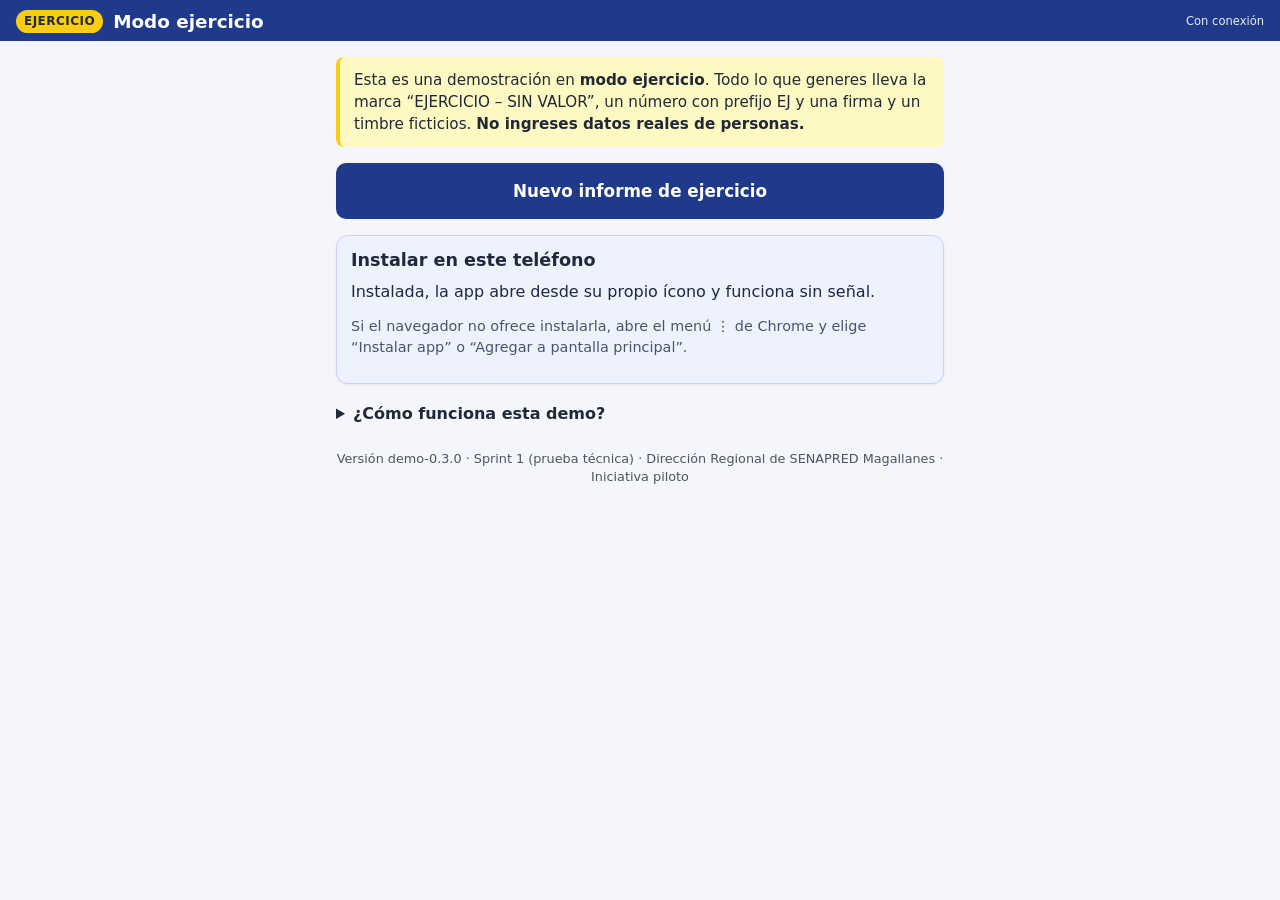
==== index.html @ 4a885947 "Versión demo-0.3.0: quién elabora, lugar con GPS, decisiones, recursos y PDF de altura variable Segu" ====
<!doctype html>
<html lang="es-CL">
<head>
  <meta charset="utf-8">
  <meta name="viewport" content="width=device-width, initial-scale=1, viewport-fit=cover">
  <title>Informe Alfa – Demo de ejercicio</title>
  <meta name="description" content="Demo del Sprint 1 de la App Informe Alfa: llenado guiado en modo ejercicio, bloqueo de errores de cuadratura y PDF generado en el teléfono. Sin valor oficial.">
  <meta name="theme-color" content="#1f3a8a">
  <link rel="manifest" href="manifest.json">
  <link rel="icon" href="img/icono-192.png" type="image/png">
  <link rel="apple-touch-icon" href="img/icono-180.png">
  <meta name="mobile-web-app-capable" content="yes">
  <meta name="apple-mobile-web-app-capable" content="yes">
  <meta name="apple-mobile-web-app-status-bar-style" content="default">
  <meta name="apple-mobile-web-app-title" content="Alfa EJ">
  <link rel="stylesheet" href="css/estilos.css">
</head>
<body>
  <header class="cabecera">
    <div class="cabecera-fila">
      <span class="insignia" title="Modo ejercicio: nada de lo que generes tiene valor oficial">EJERCICIO</span>
      <h1 id="titulo-pantalla">Modo ejercicio</h1>
      <span id="estado-red" class="estado-red" aria-live="polite"></span>
    </div>
    <div id="progreso" class="progreso" hidden>
      <div class="progreso-pista"><div id="progreso-barra" class="progreso-barra"></div></div>
      <span id="progreso-texto"></span>
    </div>
  </header>

  <main id="app">

    <!-- 0. INICIO -->
    <section class="pantalla" data-pantalla="inicio">
      <p class="aviso">
        Esta es una demostración en <strong>modo ejercicio</strong>. Todo lo que generes lleva la marca
        “EJERCICIO – SIN VALOR”, un número con prefijo EJ y una firma y un timbre ficticios.
        <strong>No ingreses datos reales de personas.</strong>
      </p>
      <div class="acciones-inicio">
        <button type="button" id="btn-nuevo" class="primario grande">Nuevo informe de ejercicio</button>
        <button type="button" id="btn-continuar" class="secundario grande" hidden>Continuar el borrador guardado</button>
        <button type="button" id="btn-descartar" class="enlace" hidden>Descartar el borrador</button>
      </div>

      <section id="historial" class="historial" hidden>
        <h2>Informes de ejercicio generados en este teléfono</h2>
        <p class="ayuda">“Ampliar” abre una copia del informe para actualizar lo que cambió; al firmarla recibe el número con letra (EJ-1-A, EJ-1-B).</p>
        <ul id="lista-historial"></ul>
      </section>

      <section id="instalacion" class="tarjeta suave" hidden>
        <h2>Instalar en este teléfono</h2>
        <p>Instalada, la app abre desde su propio ícono y funciona sin señal.</p>
        <button type="button" id="btn-instalar" class="secundario" hidden>Instalar la app</button>
        <p id="ayuda-ios" class="ayuda" hidden>En iPhone: toca el botón Compartir de Safari y luego “Agregar a pantalla de inicio”.</p>
        <p id="ayuda-android" class="ayuda" hidden>Si el navegador no ofrece instalarla, abre el menú ⋮ de Chrome y elige “Instalar app” o “Agregar a pantalla principal”.</p>
        <p id="ya-instalada" class="ayuda" hidden>La app ya está instalada en este dispositivo.</p>
      </section>

      <details class="como-funciona">
        <summary>¿Cómo funciona esta demo?</summary>
        <ol>
          <li>Responde preguntas simples: quién elabora, dónde y cuándo, qué pasó, viviendas y personas, otras personas afectadas, decisiones, recursos y necesidades.</li>
          <li>Si algo no cuadra, la app detiene el avance, explica por qué y muestra cómo resolverlo, con un caso parecido.</li>
          <li>Al firmar, el PDF con la disposición del Informe Alfa se genera en el propio teléfono, sin señal. La hoja se alarga si hay mucho texto.</li>
          <li>Compártelo por correo con el PDF adjunto: la dirección de destino queda copiada para pegarla.</li>
        </ol>
        <p class="ayuda">Los campos de texto se pueden dictar con el micrófono del teclado del teléfono.</p>
      </details>

      <p class="pie-version">Versión <span id="version-app"></span> · Sprint 1 (prueba técnica) · Dirección Regional de SENAPRED Magallanes · Iniciativa piloto</p>
    </section>

    <!-- 1. QUIÉN ELABORA -->
    <section class="pantalla" data-pantalla="elaborador" hidden>
      <p class="pregunta">¿Quién elabora este informe?</p>
      <p class="ayuda">El Informe Alfa lo elaboran municipios, delegaciones provinciales y la Dirección Regional. Según el nivel cambian el responsable del informe y las comunas que puedes registrar.</p>
      <div id="lista-niveles" class="lista-opciones"></div>
      <label id="campo-provincia-deleg" class="campo" hidden>¿De qué provincia?
        <select id="in-provincia-deleg" data-ruta="elaborador.provincia"></select>
      </label>
      <p class="ayuda">En la app definitiva este dato vendrá de la credencial de cada funcionario.</p>
    </section>

    <!-- 2. DÓNDE Y CUÁNDO -->
    <section class="pantalla" data-pantalla="donde" hidden>
      <p class="pregunta">¿Dónde ocurrió?</p>
      <div class="campo">
        <span class="etiqueta-fija">Región</span>
        <p id="in-region" class="valor-fijo"></p>
      </div>
      <label id="bloque-comuna-unica" class="campo">Comuna
        <select id="in-comuna" name="comuna-unica"></select>
      </label>
      <div id="bloque-comunas-varias" hidden>
        <span class="etiqueta-fija">Comunas afectadas (marca una o varias)</span>
        <div id="lista-comunas" class="lista-opciones compacta"></div>
      </div>
      <div class="campo">
        <span class="etiqueta-fija">Provincia</span>
        <p id="in-provincia" class="valor-fijo">—</p>
        <small class="ayuda">Se completa sola según la comuna.</small>
      </div>

      <p class="pregunta">¿En qué lugar exactamente?</p>
      <p class="ayuda">Dirección, sector o punto de referencia. El formato no tiene una casilla para esto, así que se imprime en Observaciones.</p>
      <label class="campo">Dirección o lugar de referencia (opcional)
        <textarea rows="2" data-ruta="lugar.descripcion" placeholder="Por ejemplo: población Río de la Mano, pasaje 3 con calle 4, frente a la sede vecinal"></textarea>
      </label>
      <div class="fila2">
        <label class="campo">Latitud (opcional)
          <input type="text" inputmode="decimal" data-ruta="lugar.lat" placeholder="-53.16250">
        </label>
        <label class="campo">Longitud (opcional)
          <input type="text" inputmode="decimal" data-ruta="lugar.lon" placeholder="-70.90850">
        </label>
      </div>
      <div class="acciones-fila">
        <button type="button" id="btn-gps" class="secundario">Usar la ubicación del teléfono</button>
      </div>
      <p id="gps-estado" class="ayuda">El GPS funciona sin señal, pero al aire libre y puede tardar unos segundos. El teléfono te pedirá permiso la primera vez.</p>

      <p class="pregunta">¿Cuándo empezó?</p>
      <div class="fila2">
        <label class="campo">Fecha de inicio
          <input type="date" data-ruta="ocurrencia.fecha">
        </label>
        <label class="campo">Hora de inicio
          <input type="time" data-ruta="ocurrencia.hora">
        </label>
      </div>

      <p class="pregunta">¿De dónde salió la información de este informe?</p>
      <p class="ayuda">Corresponde a las casillas FUENTE y CONTACTO del formato: la institución o persona que informó lo ocurrido, y cómo ubicarla para confirmar datos. Puedes marcar varias fuentes.</p>
      <div id="lista-fuentes" class="lista-opciones compacta"></div>
      <label class="campo">Otra fuente (opcional)
        <input type="text" data-ruta="identificacion.fuenteOtra" placeholder="Por ejemplo: encargado de la empresa de transporte" autocomplete="off">
      </label>
      <label class="campo">Contacto de quien informó (opcional)
        <input type="text" data-ruta="identificacion.contacto" placeholder="Solo datos de ejercicio, no reales" autocomplete="off">
      </label>
      <p class="ayuda">Puedes escribir o dictar con el micrófono del teclado.</p>
    </section>

    <!-- 3. QUÉ PASÓ -->
    <section class="pantalla" data-pantalla="evento" hidden>
      <p class="pregunta">¿Qué pasó? Elige el tipo de evento que mejor describe lo ocurrido.</p>
      <div id="lista-eventos" class="lista-opciones"></div>
      <label id="campo-otro" class="campo" hidden>¿Cuál?
        <input type="text" data-ruta="evento.otro" placeholder="Describe el tipo de evento">
      </label>
    </section>

    <!-- 4. VIVIENDAS Y OCUPANTES -->
    <section class="pantalla" data-pantalla="viviendas" hidden>
      <p class="pregunta">¿Cuántas viviendas quedaron en cada condición y cuántas personas vivían en ellas?</p>
      <p class="ayuda">Solo totales: no se identifican viviendas ni direcciones. El detalle por hogar corresponde a la FIBE. Si el evento no dañó viviendas, deja todo en cero y sigue: las personas afectadas por otras causas se registran en la pantalla siguiente.</p>
      <div id="tarjetas-viviendas"></div>
      <section class="resumen-vivo" id="resumen-vivo" aria-live="polite"></section>
    </section>

    <!-- 5. OTRAS PERSONAS AFECTADAS -->
    <section class="pantalla" data-pantalla="personas" hidden>
      <p class="pregunta">Además de las familias de las viviendas dañadas, ¿hay otras personas afectadas?</p>
      <p class="ayuda">Marca solo las situaciones que correspondan y anota cuántas personas hay en cada una. Si ninguna aplica, sigue sin marcar nada. Las personas de las viviendas dañadas ya están contadas.</p>
      <div id="tarjetas-personas"></div>
      <section class="resumen-vivo" id="resumen-personas" aria-live="polite"></section>
    </section>

    <!-- 6. DECISIONES -->
    <section class="pantalla" data-pantalla="decisiones" hidden>
      <p class="pregunta">¿Qué se ha hecho hasta ahora?</p>
      <p class="ayuda">Sección 6 del formato. Cuenta qué acciones de respuesta se realizaron, quién las hizo y cuándo. Por ejemplo: “Bomberos controló el incendio a las 07:30; las 11 personas fueron trasladadas al gimnasio municipal a las 08:00”.</p>
      <label class="campo">Acciones realizadas: qué, quién y cuándo
        <textarea rows="4" data-ruta="decisiones.realizadas" placeholder="Puedes dictar con el micrófono del teclado"></textarea>
      </label>
      <p class="pregunta">¿Qué falta por hacer o qué se requiere?</p>
      <p class="ayuda">Acciones en curso, proyectadas o que se necesita implementar. Si no hay pendientes, escríbelo: “Sin acciones pendientes”.</p>
      <label class="campo">Acciones por realizar o requeridas
        <textarea rows="4" data-ruta="decisiones.pendientes" placeholder="Por ejemplo: falta evaluar las viviendas vecinas y habilitar el albergue para la noche"></textarea>
      </label>
    </section>

    <!-- 7. RECURSOS INVOLUCRADOS -->
    <section class="pantalla" data-pantalla="recursos" hidden>
      <p class="pregunta">¿Quiénes están trabajando en la respuesta y con qué medios?</p>
      <p class="ayuda">Sección 7 del formato: recursos humanos y materiales de todos los organismos presentes, incluida la ayuda ya entregada. Marca cada organismo y anota personas y medios (vehículos, maquinaria, equipos, ayuda).</p>
      <label class="conmutador destacado"><input type="checkbox" data-ruta="recursos.sinRecursos"><span>No hay recursos desplegados por ahora</span></label>
      <div id="tarjetas-recursos"></div>
    </section>

    <!-- 8. NECESIDADES -->
    <section class="pantalla" data-pantalla="necesidad" hidden>
      <p class="pregunta">¿Necesitas pedir algo que no puedas cubrir con recursos locales?</p>
      <div class="lista-opciones">
        <label class="opcion"><input type="radio" name="hay-necesidad" value="si"><span><strong>Sí</strong><small>Registraré una o más necesidades</small></span></label>
        <label class="opcion"><input type="radio" name="hay-necesidad" value="no"><span><strong>No, por ahora</strong><small>El municipio cubre la respuesta con sus recursos</small></span></label>
      </div>
      <div id="bloque-necesidad" hidden>
        <div id="lista-necesidades"></div>
        <button type="button" class="secundario grande" data-accion="agregar-necesidad">+ Agregar otra necesidad</button>
        <p class="ayuda">Cada necesidad lleva elemento, cantidad y para qué. Si el elemento no está en la lista, elige “Otro elemento (escribir cuál)”. Puedes dictar con el micrófono del teclado.</p>
      </div>
    </section>

    <!-- 9. REVISIÓN Y FIRMA -->
    <section class="pantalla" data-pantalla="revision" hidden>
      <div id="revision-contenido"></div>
    </section>

    <!-- 10. LISTO -->
    <section class="pantalla" data-pantalla="listo" hidden>
      <div id="listo-contenido"></div>
    </section>

  </main>

  <nav id="nav" class="nav" hidden>
    <button type="button" id="btn-atras" class="secundario">Atrás</button>
    <button type="button" id="btn-siguiente" class="primario">Siguiente</button>
  </nav>

  <dialog id="dlg-bloqueo" class="dialogo" aria-labelledby="dlg-titulo">
    <button type="button" id="dlg-cerrar" class="cerrar" aria-label="Cerrar">×</button>
    <div id="dlg-contenido"></div>
  </dialog>

  <div id="toast" class="toast" role="status" aria-live="polite"></div>

  <script src="lib/pdf-lib.min.js"></script>
  <script src="js/almacen.js"></script>
  <script src="js/reglas.js"></script>
  <script src="js/pdf.js"></script>
  <script src="js/app.js"></script>
</body>
</html>
---- css/estilos.css ----
/* Estilos de la demo App Informe Alfa. Pensados para teléfono, una idea por pantalla. */
:root {
  --azul: #1f3a8a;
  --azul-oscuro: #172b66;
  --amarillo: #facc15;
  --amarillo-suave: #fef9c3;
  --rojo: #b91c1c;
  --rojo-suave: #fee2e2;
  --verde: #15803d;
  --verde-suave: #dcfce7;
  --fondo: #f4f6fb;
  --tarjeta: #ffffff;
  --texto: #1f2937;
  --texto-suave: #4b5563;
  --borde: #d1d5db;
  --radio: 12px;
  --sombra: 0 1px 3px rgba(0, 0, 0, 0.08);
}

* { box-sizing: border-box; }
html { -webkit-text-size-adjust: 100%; }
body {
  margin: 0;
  font-family: system-ui, -apple-system, "Segoe UI", Roboto, "Helvetica Neue", Arial, sans-serif;
  font-size: 17px;
  line-height: 1.45;
  color: var(--texto);
  background: var(--fondo);
  padding-bottom: 96px; /* espacio para la barra de navegación fija */
}
h1, h2, h3 { line-height: 1.25; margin: 0 0 8px; }
h1 { font-size: 1.15rem; font-weight: 700; }
h2 { font-size: 1.1rem; }
h3 { font-size: 1rem; }
p { margin: 0 0 12px; }
small { font-size: 0.85rem; }
[hidden] { display: none !important; }

/* Cabecera */
.cabecera {
  position: sticky; top: 0; z-index: 10;
  background: var(--azul); color: #fff;
  padding: 10px 16px 8px;
  padding-top: calc(10px + env(safe-area-inset-top));
}
.cabecera-fila { display: flex; align-items: center; gap: 10px; }
.cabecera h1 { flex: 1; color: #fff; margin: 0; }
.insignia {
  background: var(--amarillo); color: #1f2937;
  font-weight: 800; font-size: 0.75rem; letter-spacing: 0.04em;
  padding: 3px 8px; border-radius: 999px;
}
.estado-red { font-size: 0.72rem; opacity: 0.9; white-space: nowrap; }
.estado-red.sin { background: rgba(255,255,255,0.18); padding: 2px 8px; border-radius: 999px; }
.progreso { display: flex; align-items: center; gap: 10px; margin-top: 8px; font-size: 0.8rem; }
.progreso-pista { flex: 1; height: 6px; background: rgba(255,255,255,0.3); border-radius: 999px; overflow: hidden; }
.progreso-barra { height: 100%; width: 0; background: var(--amarillo); transition: width 0.3s; }

/* Contenido */
main { max-width: 640px; margin: 0 auto; padding: 16px; }
.pantalla { animation: aparecer 0.2s ease-out; }
@keyframes aparecer { from { opacity: 0; transform: translateY(4px); } to { opacity: 1; transform: none; } }

.aviso {
  background: var(--amarillo-suave); border-left: 4px solid var(--amarillo);
  padding: 12px 14px; border-radius: 8px; font-size: 0.95rem;
}
.pregunta { font-size: 1.15rem; font-weight: 700; margin: 18px 0 10px; color: var(--azul-oscuro); }
.pregunta:first-child { margin-top: 4px; }
.ayuda { color: var(--texto-suave); font-size: 0.9rem; }
.sub { font-weight: 600; margin: 12px 0 6px; font-size: 0.95rem; }
.fuente { color: var(--texto-suave); font-size: 0.85rem; }

/* Campos */
.campo { display: block; margin-bottom: 14px; font-weight: 600; font-size: 0.95rem; }
.campo input, .campo select, .campo textarea {
  display: block; width: 100%; margin-top: 6px;
  font: inherit; font-weight: 400; font-size: 1.05rem;
  padding: 12px 12px; min-height: 48px;
  border: 1px solid var(--borde); border-radius: 10px; background: #fff; color: var(--texto);
}
.campo textarea { min-height: 84px; resize: vertical; }
.campo input:focus, .campo select:focus, .campo textarea:focus { outline: 3px solid rgba(31,58,138,0.35); border-color: var(--azul); }
.etiqueta-fija { display: block; font-weight: 600; font-size: 0.95rem; }
.valor-fijo { margin: 6px 0 0; padding: 12px; background: #e5e7eb; border-radius: 10px; font-size: 1.05rem; }
.fila2 { display: grid; grid-template-columns: 1fr 1fr; gap: 12px; }
.grid4 { display: grid; grid-template-columns: 1fr 1fr; gap: 10px; }
.grid4 label { font-weight: 600; font-size: 0.85rem; }
.grid4 input { display: block; width: 100%; margin-top: 4px; font: inherit; font-size: 1.1rem; padding: 10px; min-height: 48px; border: 1px solid var(--borde); border-radius: 10px; text-align: center; }

/* Opciones tipo lista (radios grandes) */
.lista-opciones { display: flex; flex-direction: column; gap: 8px; }
.opcion {
  display: flex; align-items: flex-start; gap: 12px;
  background: var(--tarjeta); border: 1px solid var(--borde); border-radius: var(--radio);
  padding: 12px 14px; cursor: pointer; box-shadow: var(--sombra);
}
.opcion input { width: 22px; height: 22px; margin: 2px 0 0; flex: none; accent-color: var(--azul); }
.opcion span { display: flex; flex-direction: column; }
.opcion strong { font-size: 1rem; }
.opcion small { color: var(--texto-suave); }
.opcion:has(input:checked) { border-color: var(--azul); background: #eef2ff; }

/* Tarjetas */
.tarjeta {
  background: var(--tarjeta); border: 1px solid var(--borde); border-radius: var(--radio);
  padding: 14px; margin: 0 0 14px; box-shadow: var(--sombra);
}
.tarjeta h3 { color: var(--azul-oscuro); }
.tarjeta .nivel { display: block; margin-top: 6px; font-size: 0.85rem; }
.tarjeta.suave { background: #eef2ff; border-color: #c7d2fe; }
.conmutador { display: flex; align-items: center; gap: 10px; margin: 12px 0 6px; font-weight: 600; font-size: 0.95rem; }
.conmutador input { width: 22px; height: 22px; accent-color: var(--azul); flex: none; }
.bloque-albergue { border-left: 3px solid var(--azul); padding-left: 10px; margin-top: 8px; }
.mini-total { margin: 10px 0 0; font-size: 0.9rem; color: var(--texto-suave); }

.resumen-vivo {
  position: sticky; bottom: 92px;
  background: var(--azul-oscuro); color: #fff; border-radius: var(--radio);
  padding: 10px 14px; font-size: 0.9rem; box-shadow: 0 -2px 8px rgba(0,0,0,0.12);
}
.resumen-vivo strong { color: var(--amarillo); }
.resumen-vivo .fila { display: flex; justify-content: space-between; gap: 8px; }

.sugerencia { background: var(--verde-suave); border-radius: 8px; padding: 10px 12px; font-size: 0.9rem; }

/* Botones */
button { font: inherit; cursor: pointer; }
.primario, .secundario {
  display: inline-flex; align-items: center; justify-content: center;
  min-height: 48px; padding: 10px 18px; border-radius: 10px;
  font-weight: 700; font-size: 1rem; border: 2px solid var(--azul);
}
.primario { background: var(--azul); color: #fff; }
.primario:disabled { opacity: 0.6; cursor: wait; }
.secundario { background: #fff; color: var(--azul); }
.grande { width: 100%; min-height: 56px; font-size: 1.05rem; }
.enlace { background: none; border: none; color: var(--azul); text-decoration: underline; padding: 6px 4px; font-size: 0.95rem; }
.acciones-inicio { display: flex; flex-direction: column; gap: 10px; margin: 16px 0; }
.acciones-fila { display: flex; flex-wrap: wrap; gap: 10px; margin: 12px 0; }
.acciones-fila button { flex: 1 1 45%; }

/* Barra de navegación fija */
.nav {
  position: fixed; left: 0; right: 0; bottom: 0; z-index: 10;
  display: flex; gap: 10px; padding: 10px 16px;
  padding-bottom: calc(10px + env(safe-area-inset-bottom));
  background: rgba(244,246,251,0.96); border-top: 1px solid var(--borde);
}
.nav button { flex: 1; }
.nav .primario.firmar { background: var(--verde); border-color: var(--verde); }

/* Historial */
.historial ul { list-style: none; padding: 0; margin: 0; }
.historial li { display: flex; align-items: center; justify-content: space-between; gap: 10px; background: #fff; border: 1px solid var(--borde); border-radius: 10px; padding: 10px 12px; margin-bottom: 8px; font-size: 0.95rem; }
.historial li button { white-space: nowrap; }

.como-funciona { margin-top: 18px; }
.como-funciona summary { font-weight: 600; cursor: pointer; }
.pie-version { margin-top: 24px; font-size: 0.8rem; color: var(--texto-suave); text-align: center; }

/* Revisión */
.rev-seccion { background: #fff; border: 1px solid var(--borde); border-radius: var(--radio); padding: 12px 14px; margin-bottom: 10px; }
.rev-seccion h3 { font-size: 0.85rem; text-transform: uppercase; letter-spacing: 0.03em; color: var(--texto-suave); margin-bottom: 6px; }
.rev-seccion p { margin: 0 0 4px; }
.rev-seccion .vacio { color: var(--texto-suave); font-style: italic; }
.tabla { width: 100%; border-collapse: collapse; font-size: 0.9rem; }
.tabla th, .tabla td { border: 1px solid var(--borde); padding: 6px 4px; text-align: center; }
.tabla th { background: #f3f4f6; font-weight: 600; }
.tabla td:first-child, .tabla th:first-child { text-align: left; }
.tabla .total { font-weight: 700; }
.etiqueta { display: inline-block; font-size: 0.75rem; font-weight: 800; letter-spacing: 0.04em; padding: 3px 8px; border-radius: 999px; margin-bottom: 6px; }
.etiqueta.roja { background: var(--rojo-suave); color: var(--rojo); }
.etiqueta.amarilla { background: var(--amarillo-suave); color: #854d0e; }
.etiqueta.verde { background: var(--verde-suave); color: var(--verde); }
.editar { float: right; }

/* Pantalla final */
.exito { background: var(--verde-suave); border-left: 4px solid var(--verde); padding: 12px 14px; border-radius: 8px; }
.correo-caja { background: #fff; border: 1px dashed var(--azul); border-radius: 10px; padding: 12px; margin: 12px 0; word-break: break-all; }
.correo-caja code { font-size: 1rem; }

/* Diálogo de bloqueo */
.dialogo {
  border: none; border-radius: 16px 16px 0 0; padding: 18px 18px 22px;
  width: 100%; max-width: 640px; margin: auto auto 0; max-height: 92vh; overflow: auto;
  color: var(--texto); background: #fff;
}
.dialogo::backdrop { background: rgba(17, 24, 39, 0.55); }
.dialogo h2 { font-size: 1.2rem; color: var(--rojo); margin-bottom: 10px; padding-right: 36px; }
.dialogo h3 { font-size: 0.85rem; text-transform: uppercase; letter-spacing: 0.03em; color: var(--texto-suave); margin: 14px 0 4px; }
.dialogo .cerrar { position: absolute; top: 8px; right: 10px; background: none; border: none; font-size: 1.8rem; line-height: 1; color: var(--texto-suave); padding: 4px 8px; }
.opciones { display: flex; flex-direction: column; gap: 8px; }
.opcion-resolver {
  text-align: left; background: #eef2ff; border: 1px solid #c7d2fe; color: var(--azul-oscuro);
  border-radius: 10px; padding: 12px 14px; font-weight: 600; min-height: 48px;
}
.dialogo details { margin-top: 14px; background: #f9fafb; border-radius: 10px; padding: 10px 12px; }
.dialogo summary { font-weight: 600; cursor: pointer; }
.dialogo textarea { width: 100%; margin-top: 6px; font: inherit; padding: 10px; border: 1px solid var(--borde); border-radius: 10px; min-height: 80px; }
#dlg-justificar { margin-top: 12px; }
#dlg-justificar label { font-weight: 600; font-size: 0.95rem; display: block; }
#dlg-justificar .primario { margin-top: 10px; width: 100%; }

/* Toast */
.toast {
  position: fixed; left: 50%; bottom: 100px; transform: translate(-50%, 20px);
  background: #111827; color: #fff; padding: 12px 16px; border-radius: 10px;
  font-size: 0.95rem; max-width: 90vw; opacity: 0; pointer-events: none; transition: all 0.25s; z-index: 50;
}
.toast.visible { opacity: 1; transform: translate(-50%, 0); }

.error { background: var(--rojo-suave); color: var(--rojo); padding: 14px; border-radius: 10px; }

@media (min-width: 700px) {
  body { font-size: 16px; }
  .grid4 { grid-template-columns: repeat(4, 1fr); }
  .dialogo { border-radius: 16px; margin: auto; }
}

/* ---- Versión 0.2: fuentes múltiples, otras personas afectadas, varias necesidades, correo ---- */
.lista-opciones.compacta { display: grid; grid-template-columns: 1fr; gap: 6px; margin-bottom: 12px; }
.lista-opciones.compacta .opcion { padding: 9px 12px; }
.lista-opciones.compacta .opcion strong { font-weight: 600; font-size: 0.95rem; }
.fila-titulo { display: flex; justify-content: space-between; align-items: center; gap: 8px; }
.fila-titulo h3 { margin: 0; }
.tarjeta.categoria .conmutador { margin: 0; align-items: flex-start; }
.tarjeta.categoria .conmutador span { display: flex; flex-direction: column; }
.tarjeta.categoria .conmutador small { color: var(--texto-suave); font-weight: 400; }
.bloque-categoria { margin-top: 10px; border-left: 3px solid var(--azul); padding-left: 10px; }
.bloque-categoria .ayuda { margin-bottom: 6px; }
.tarjeta.necesidad { border-left: 4px solid var(--azul); }
.pasos-correo { padding-left: 20px; font-size: 0.92rem; }
.pasos-correo li { margin-bottom: 6px; }
.pasos-correo code { word-break: break-all; }
.resumen-vivo table { width: 100%; border-collapse: collapse; }
.resumen-vivo td { padding: 2px 0; }
.resumen-vivo td:last-child { text-align: right; font-weight: 700; color: var(--amarillo); }
.resumen-vivo .nota { opacity: 0.85; font-size: 0.8rem; margin: 6px 0 0; }
@media (min-width: 700px) {
  .lista-opciones.compacta { grid-template-columns: 1fr 1fr; }
}
.historial li { flex-wrap: wrap; }
.acciones-historial { display: flex; gap: 6px; margin-left: auto; }
.acciones-historial .secundario { min-height: 40px; padding: 6px 12px; font-size: 0.9rem; }

/* ---- Versión 0.3: quién elabora, lugar y GPS, decisiones, recursos ---- */
.conmutador.destacado { background: var(--amarillo-suave); border: 1px solid var(--amarillo); border-radius: 10px; padding: 10px 12px; margin-bottom: 12px; }
.tarjeta.recurso { padding: 10px 14px; margin-bottom: 8px; }
.tarjeta.recurso .conmutador { margin: 0; }
.bloque-recurso { margin-top: 8px; border-left: 3px solid var(--azul); padding-left: 10px; }
.bloque-recurso .fila2 .campo { margin-bottom: 8px; }
#gps-estado { margin-top: -4px; }
.etiqueta-fija + .lista-opciones { margin-top: 6px; }
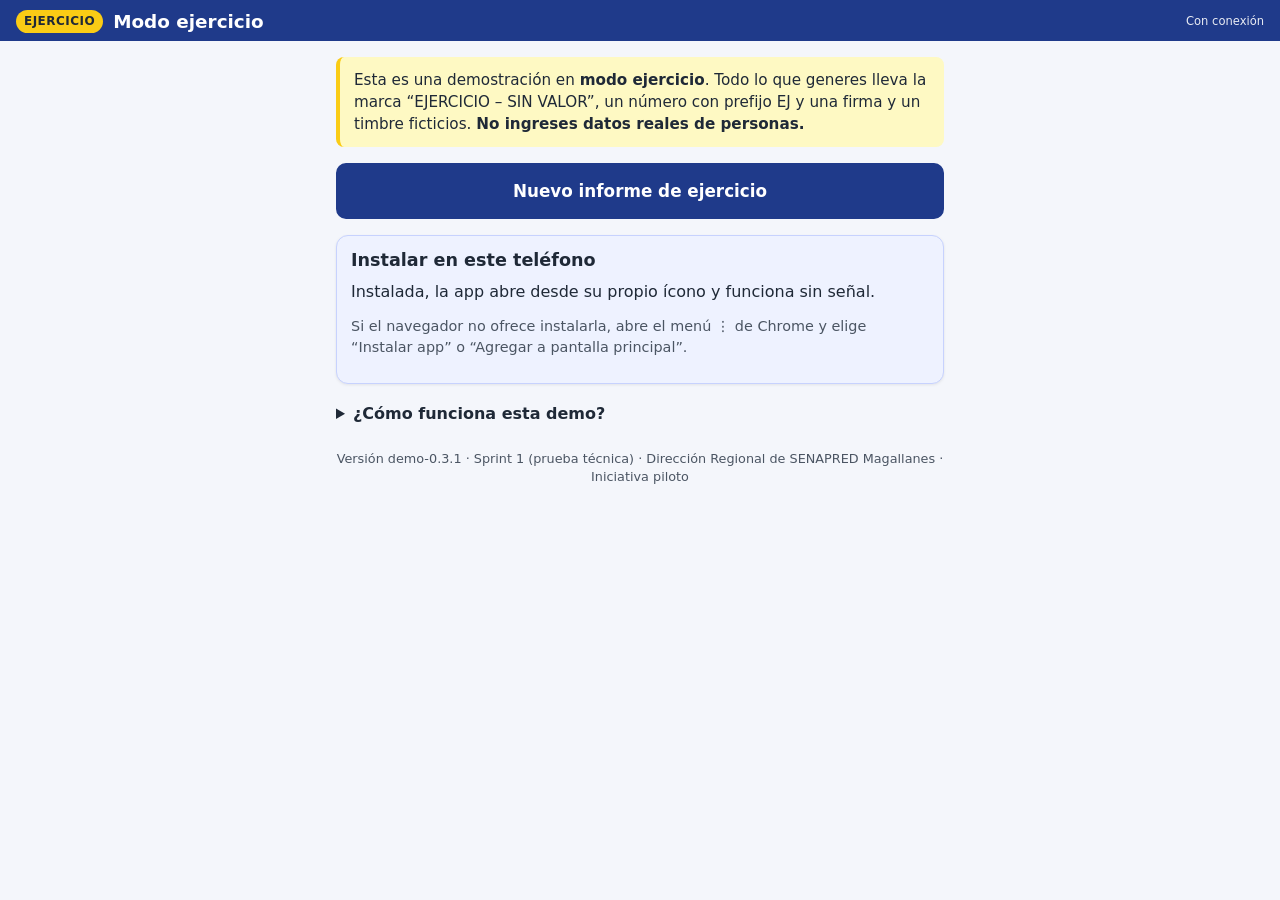
==== commit ea4e61d4: "Versión demo-0.3.1: ajustes de la primera prueba en iPhone - El texto compartido lleva primero el as" ====
--- a/index.html
+++ b/index.html
@@ -1,237 +1,239 @@
-<!doctype html>
-<html lang="es-CL">
-<head>
-  <meta charset="utf-8">
-  <meta name="viewport" content="width=device-width, initial-scale=1, viewport-fit=cover">
-  <title>Informe Alfa – Demo de ejercicio</title>
-  <meta name="description" content="Demo del Sprint 1 de la App Informe Alfa: llenado guiado en modo ejercicio, bloqueo de errores de cuadratura y PDF generado en el teléfono. Sin valor oficial.">
-  <meta name="theme-color" content="#1f3a8a">
-  <link rel="manifest" href="manifest.json">
-  <link rel="icon" href="img/icono-192.png" type="image/png">
-  <link rel="apple-touch-icon" href="img/icono-180.png">
-  <meta name="mobile-web-app-capable" content="yes">
-  <meta name="apple-mobile-web-app-capable" content="yes">
-  <meta name="apple-mobile-web-app-status-bar-style" content="default">
-  <meta name="apple-mobile-web-app-title" content="Alfa EJ">
-  <link rel="stylesheet" href="css/estilos.css">
-</head>
-<body>
-  <header class="cabecera">
-    <div class="cabecera-fila">
-      <span class="insignia" title="Modo ejercicio: nada de lo que generes tiene valor oficial">EJERCICIO</span>
-      <h1 id="titulo-pantalla">Modo ejercicio</h1>
-      <span id="estado-red" class="estado-red" aria-live="polite"></span>
-    </div>
-    <div id="progreso" class="progreso" hidden>
-      <div class="progreso-pista"><div id="progreso-barra" class="progreso-barra"></div></div>
-      <span id="progreso-texto"></span>
-    </div>
-  </header>
-
-  <main id="app">
-
-    <!-- 0. INICIO -->
-    <section class="pantalla" data-pantalla="inicio">
-      <p class="aviso">
-        Esta es una demostración en <strong>modo ejercicio</strong>. Todo lo que generes lleva la marca
-        “EJERCICIO – SIN VALOR”, un número con prefijo EJ y una firma y un timbre ficticios.
-        <strong>No ingreses datos reales de personas.</strong>
-      </p>
-      <div class="acciones-inicio">
-        <button type="button" id="btn-nuevo" class="primario grande">Nuevo informe de ejercicio</button>
-        <button type="button" id="btn-continuar" class="secundario grande" hidden>Continuar el borrador guardado</button>
-        <button type="button" id="btn-descartar" class="enlace" hidden>Descartar el borrador</button>
-      </div>
-
-      <section id="historial" class="historial" hidden>
-        <h2>Informes de ejercicio generados en este teléfono</h2>
-        <p class="ayuda">“Ampliar” abre una copia del informe para actualizar lo que cambió; al firmarla recibe el número con letra (EJ-1-A, EJ-1-B).</p>
-        <ul id="lista-historial"></ul>
-      </section>
-
-      <section id="instalacion" class="tarjeta suave" hidden>
-        <h2>Instalar en este teléfono</h2>
-        <p>Instalada, la app abre desde su propio ícono y funciona sin señal.</p>
-        <button type="button" id="btn-instalar" class="secundario" hidden>Instalar la app</button>
-        <p id="ayuda-ios" class="ayuda" hidden>En iPhone: toca el botón Compartir de Safari y luego “Agregar a pantalla de inicio”.</p>
-        <p id="ayuda-android" class="ayuda" hidden>Si el navegador no ofrece instalarla, abre el menú ⋮ de Chrome y elige “Instalar app” o “Agregar a pantalla principal”.</p>
-        <p id="ya-instalada" class="ayuda" hidden>La app ya está instalada en este dispositivo.</p>
-      </section>
-
-      <details class="como-funciona">
-        <summary>¿Cómo funciona esta demo?</summary>
-        <ol>
-          <li>Responde preguntas simples: quién elabora, dónde y cuándo, qué pasó, viviendas y personas, otras personas afectadas, decisiones, recursos y necesidades.</li>
-          <li>Si algo no cuadra, la app detiene el avance, explica por qué y muestra cómo resolverlo, con un caso parecido.</li>
-          <li>Al firmar, el PDF con la disposición del Informe Alfa se genera en el propio teléfono, sin señal. La hoja se alarga si hay mucho texto.</li>
-          <li>Compártelo por correo con el PDF adjunto: la dirección de destino queda copiada para pegarla.</li>
-        </ol>
-        <p class="ayuda">Los campos de texto se pueden dictar con el micrófono del teclado del teléfono.</p>
-      </details>
-
-      <p class="pie-version">Versión <span id="version-app"></span> · Sprint 1 (prueba técnica) · Dirección Regional de SENAPRED Magallanes · Iniciativa piloto</p>
-    </section>
-
-    <!-- 1. QUIÉN ELABORA -->
-    <section class="pantalla" data-pantalla="elaborador" hidden>
-      <p class="pregunta">¿Quién elabora este informe?</p>
-      <p class="ayuda">El Informe Alfa lo elaboran municipios, delegaciones provinciales y la Dirección Regional. Según el nivel cambian el responsable del informe y las comunas que puedes registrar.</p>
-      <div id="lista-niveles" class="lista-opciones"></div>
-      <label id="campo-provincia-deleg" class="campo" hidden>¿De qué provincia?
-        <select id="in-provincia-deleg" data-ruta="elaborador.provincia"></select>
-      </label>
-      <p class="ayuda">En la app definitiva este dato vendrá de la credencial de cada funcionario.</p>
-    </section>
-
-    <!-- 2. DÓNDE Y CUÁNDO -->
-    <section class="pantalla" data-pantalla="donde" hidden>
-      <p class="pregunta">¿Dónde ocurrió?</p>
-      <div class="campo">
-        <span class="etiqueta-fija">Región</span>
-        <p id="in-region" class="valor-fijo"></p>
-      </div>
-      <label id="bloque-comuna-unica" class="campo">Comuna
-        <select id="in-comuna" name="comuna-unica"></select>
-      </label>
-      <div id="bloque-comunas-varias" hidden>
-        <span class="etiqueta-fija">Comunas afectadas (marca una o varias)</span>
-        <div id="lista-comunas" class="lista-opciones compacta"></div>
-      </div>
-      <div class="campo">
-        <span class="etiqueta-fija">Provincia</span>
-        <p id="in-provincia" class="valor-fijo">—</p>
-        <small class="ayuda">Se completa sola según la comuna.</small>
-      </div>
-
-      <p class="pregunta">¿En qué lugar exactamente?</p>
-      <p class="ayuda">Dirección, sector o punto de referencia. El formato no tiene una casilla para esto, así que se imprime en Observaciones.</p>
-      <label class="campo">Dirección o lugar de referencia (opcional)
-        <textarea rows="2" data-ruta="lugar.descripcion" placeholder="Por ejemplo: población Río de la Mano, pasaje 3 con calle 4, frente a la sede vecinal"></textarea>
-      </label>
-      <div class="fila2">
-        <label class="campo">Latitud (opcional)
-          <input type="text" inputmode="decimal" data-ruta="lugar.lat" placeholder="-53.16250">
-        </label>
-        <label class="campo">Longitud (opcional)
-          <input type="text" inputmode="decimal" data-ruta="lugar.lon" placeholder="-70.90850">
-        </label>
-      </div>
-      <div class="acciones-fila">
-        <button type="button" id="btn-gps" class="secundario">Usar la ubicación del teléfono</button>
-      </div>
-      <p id="gps-estado" class="ayuda">El GPS funciona sin señal, pero al aire libre y puede tardar unos segundos. El teléfono te pedirá permiso la primera vez.</p>
-
-      <p class="pregunta">¿Cuándo empezó?</p>
-      <div class="fila2">
-        <label class="campo">Fecha de inicio
-          <input type="date" data-ruta="ocurrencia.fecha">
-        </label>
-        <label class="campo">Hora de inicio
-          <input type="time" data-ruta="ocurrencia.hora">
-        </label>
-      </div>
-
-      <p class="pregunta">¿De dónde salió la información de este informe?</p>
-      <p class="ayuda">Corresponde a las casillas FUENTE y CONTACTO del formato: la institución o persona que informó lo ocurrido, y cómo ubicarla para confirmar datos. Puedes marcar varias fuentes.</p>
-      <div id="lista-fuentes" class="lista-opciones compacta"></div>
-      <label class="campo">Otra fuente (opcional)
-        <input type="text" data-ruta="identificacion.fuenteOtra" placeholder="Por ejemplo: encargado de la empresa de transporte" autocomplete="off">
-      </label>
-      <label class="campo">Contacto de quien informó (opcional)
-        <input type="text" data-ruta="identificacion.contacto" placeholder="Solo datos de ejercicio, no reales" autocomplete="off">
-      </label>
-      <p class="ayuda">Puedes escribir o dictar con el micrófono del teclado.</p>
-    </section>
-
-    <!-- 3. QUÉ PASÓ -->
-    <section class="pantalla" data-pantalla="evento" hidden>
-      <p class="pregunta">¿Qué pasó? Elige el tipo de evento que mejor describe lo ocurrido.</p>
-      <div id="lista-eventos" class="lista-opciones"></div>
-      <label id="campo-otro" class="campo" hidden>¿Cuál?
-        <input type="text" data-ruta="evento.otro" placeholder="Describe el tipo de evento">
-      </label>
-    </section>
-
-    <!-- 4. VIVIENDAS Y OCUPANTES -->
-    <section class="pantalla" data-pantalla="viviendas" hidden>
-      <p class="pregunta">¿Cuántas viviendas quedaron en cada condición y cuántas personas vivían en ellas?</p>
-      <p class="ayuda">Solo totales: no se identifican viviendas ni direcciones. El detalle por hogar corresponde a la FIBE. Si el evento no dañó viviendas, deja todo en cero y sigue: las personas afectadas por otras causas se registran en la pantalla siguiente.</p>
-      <div id="tarjetas-viviendas"></div>
-      <section class="resumen-vivo" id="resumen-vivo" aria-live="polite"></section>
-    </section>
-
-    <!-- 5. OTRAS PERSONAS AFECTADAS -->
-    <section class="pantalla" data-pantalla="personas" hidden>
-      <p class="pregunta">Además de las familias de las viviendas dañadas, ¿hay otras personas afectadas?</p>
-      <p class="ayuda">Marca solo las situaciones que correspondan y anota cuántas personas hay en cada una. Si ninguna aplica, sigue sin marcar nada. Las personas de las viviendas dañadas ya están contadas.</p>
-      <div id="tarjetas-personas"></div>
-      <section class="resumen-vivo" id="resumen-personas" aria-live="polite"></section>
-    </section>
-
-    <!-- 6. DECISIONES -->
-    <section class="pantalla" data-pantalla="decisiones" hidden>
-      <p class="pregunta">¿Qué se ha hecho hasta ahora?</p>
-      <p class="ayuda">Sección 6 del formato. Cuenta qué acciones de respuesta se realizaron, quién las hizo y cuándo. Por ejemplo: “Bomberos controló el incendio a las 07:30; las 11 personas fueron trasladadas al gimnasio municipal a las 08:00”.</p>
-      <label class="campo">Acciones realizadas: qué, quién y cuándo
-        <textarea rows="4" data-ruta="decisiones.realizadas" placeholder="Puedes dictar con el micrófono del teclado"></textarea>
-      </label>
-      <p class="pregunta">¿Qué falta por hacer o qué se requiere?</p>
-      <p class="ayuda">Acciones en curso, proyectadas o que se necesita implementar. Si no hay pendientes, escríbelo: “Sin acciones pendientes”.</p>
-      <label class="campo">Acciones por realizar o requeridas
-        <textarea rows="4" data-ruta="decisiones.pendientes" placeholder="Por ejemplo: falta evaluar las viviendas vecinas y habilitar el albergue para la noche"></textarea>
-      </label>
-    </section>
-
-    <!-- 7. RECURSOS INVOLUCRADOS -->
-    <section class="pantalla" data-pantalla="recursos" hidden>
-      <p class="pregunta">¿Quiénes están trabajando en la respuesta y con qué medios?</p>
-      <p class="ayuda">Sección 7 del formato: recursos humanos y materiales de todos los organismos presentes, incluida la ayuda ya entregada. Marca cada organismo y anota personas y medios (vehículos, maquinaria, equipos, ayuda).</p>
-      <label class="conmutador destacado"><input type="checkbox" data-ruta="recursos.sinRecursos"><span>No hay recursos desplegados por ahora</span></label>
-      <div id="tarjetas-recursos"></div>
-    </section>
-
-    <!-- 8. NECESIDADES -->
-    <section class="pantalla" data-pantalla="necesidad" hidden>
-      <p class="pregunta">¿Necesitas pedir algo que no puedas cubrir con recursos locales?</p>
-      <div class="lista-opciones">
-        <label class="opcion"><input type="radio" name="hay-necesidad" value="si"><span><strong>Sí</strong><small>Registraré una o más necesidades</small></span></label>
-        <label class="opcion"><input type="radio" name="hay-necesidad" value="no"><span><strong>No, por ahora</strong><small>El municipio cubre la respuesta con sus recursos</small></span></label>
-      </div>
-      <div id="bloque-necesidad" hidden>
-        <div id="lista-necesidades"></div>
-        <button type="button" class="secundario grande" data-accion="agregar-necesidad">+ Agregar otra necesidad</button>
-        <p class="ayuda">Cada necesidad lleva elemento, cantidad y para qué. Si el elemento no está en la lista, elige “Otro elemento (escribir cuál)”. Puedes dictar con el micrófono del teclado.</p>
-      </div>
-    </section>
-
-    <!-- 9. REVISIÓN Y FIRMA -->
-    <section class="pantalla" data-pantalla="revision" hidden>
-      <div id="revision-contenido"></div>
-    </section>
-
-    <!-- 10. LISTO -->
-    <section class="pantalla" data-pantalla="listo" hidden>
-      <div id="listo-contenido"></div>
-    </section>
-
-  </main>
-
-  <nav id="nav" class="nav" hidden>
-    <button type="button" id="btn-atras" class="secundario">Atrás</button>
-    <button type="button" id="btn-siguiente" class="primario">Siguiente</button>
-  </nav>
-
-  <dialog id="dlg-bloqueo" class="dialogo" aria-labelledby="dlg-titulo">
-    <button type="button" id="dlg-cerrar" class="cerrar" aria-label="Cerrar">×</button>
-    <div id="dlg-contenido"></div>
-  </dialog>
-
-  <div id="toast" class="toast" role="status" aria-live="polite"></div>
-
-  <script src="lib/pdf-lib.min.js"></script>
-  <script src="js/almacen.js"></script>
-  <script src="js/reglas.js"></script>
-  <script src="js/pdf.js"></script>
-  <script src="js/app.js"></script>
-</body>
-</html>
+<!doctype html>
+<html lang="es-CL">
+<head>
+  <meta charset="utf-8">
+  <meta name="viewport" content="width=device-width, initial-scale=1, viewport-fit=cover">
+  <title>Informe Alfa – Demo de ejercicio</title>
+  <meta name="description" content="Demo del Sprint 1 de la App Informe Alfa: llenado guiado en modo ejercicio, bloqueo de errores de cuadratura y PDF generado en el teléfono. Sin valor oficial.">
+  <meta name="theme-color" content="#1f3a8a">
+  <link rel="manifest" href="manifest.json">
+  <link rel="icon" href="img/icono-192.png" type="image/png">
+  <link rel="apple-touch-icon" href="img/icono-180.png">
+  <meta name="mobile-web-app-capable" content="yes">
+  <meta name="apple-mobile-web-app-capable" content="yes">
+  <meta name="apple-mobile-web-app-status-bar-style" content="default">
+  <meta name="apple-mobile-web-app-title" content="Alfa EJ">
+  <link rel="stylesheet" href="css/estilos.css">
+</head>
+<body>
+  <header class="cabecera">
+    <div class="cabecera-fila">
+      <span class="insignia" title="Modo ejercicio: nada de lo que generes tiene valor oficial">EJERCICIO</span>
+      <h1 id="titulo-pantalla">Modo ejercicio</h1>
+      <span id="estado-red" class="estado-red" aria-live="polite"></span>
+    </div>
+    <div id="progreso" class="progreso" hidden>
+      <div class="progreso-pista"><div id="progreso-barra" class="progreso-barra"></div></div>
+      <span id="progreso-texto"></span>
+    </div>
+  </header>
+
+  <main id="app">
+
+    <!-- 0. INICIO -->
+    <section class="pantalla" data-pantalla="inicio">
+      <p class="aviso">
+        Esta es una demostración en <strong>modo ejercicio</strong>. Todo lo que generes lleva la marca
+        “EJERCICIO – SIN VALOR”, un número con prefijo EJ y una firma y un timbre ficticios.
+        <strong>No ingreses datos reales de personas.</strong>
+      </p>
+      <div class="acciones-inicio">
+        <button type="button" id="btn-nuevo" class="primario grande">Nuevo informe de ejercicio</button>
+        <button type="button" id="btn-continuar" class="secundario grande" hidden>Continuar el borrador guardado</button>
+        <button type="button" id="btn-descartar" class="enlace" hidden>Descartar el borrador</button>
+      </div>
+
+      <section id="historial" class="historial" hidden>
+        <h2>Informes de ejercicio generados en este teléfono</h2>
+        <p class="ayuda">“Ampliar” abre una copia del informe para actualizar lo que cambió; al firmarla recibe el número con letra (EJ-1-A, EJ-1-B).</p>
+        <ul id="lista-historial"></ul>
+      </section>
+
+      <section id="instalacion" class="tarjeta suave" hidden>
+        <h2>Instalar en este teléfono</h2>
+        <p>Instalada, la app abre desde su propio ícono y funciona sin señal.</p>
+        <button type="button" id="btn-instalar" class="secundario" hidden>Instalar la app</button>
+        <p id="ayuda-ios" class="ayuda" hidden>En iPhone: toca el botón Compartir de Safari y luego “Agregar a pantalla de inicio”.</p>
+        <p id="ayuda-android" class="ayuda" hidden>Si el navegador no ofrece instalarla, abre el menú ⋮ de Chrome y elige “Instalar app” o “Agregar a pantalla principal”.</p>
+        <p id="ya-instalada" class="ayuda" hidden>La app ya está instalada en este dispositivo.</p>
+      </section>
+
+      <details class="como-funciona">
+        <summary>¿Cómo funciona esta demo?</summary>
+        <ol>
+          <li>Responde preguntas simples: quién elabora, dónde y cuándo, qué pasó, viviendas y personas, otras personas afectadas, decisiones, recursos y necesidades.</li>
+          <li>Si algo no cuadra, la app detiene el avance, explica por qué y muestra cómo resolverlo, con un caso parecido.</li>
+          <li>Al firmar, el PDF con la disposición del Informe Alfa se genera en el propio teléfono, sin señal. La hoja se alarga si hay mucho texto.</li>
+          <li>Compártelo por correo con el PDF adjunto: la dirección de destino queda copiada para pegarla.</li>
+        </ol>
+        <p class="ayuda">Los campos de texto se pueden dictar con el micrófono del teclado del teléfono.</p>
+      </details>
+
+      <p class="pie-version">Versión <span id="version-app"></span> · Sprint 1 (prueba técnica) · Dirección Regional de SENAPRED Magallanes · Iniciativa piloto</p>
+    </section>
+
+    <!-- 1. QUIÉN ELABORA -->
+    <section class="pantalla" data-pantalla="elaborador" hidden>
+      <p class="pregunta">¿Quién elabora este informe?</p>
+      <p class="ayuda">El Informe Alfa lo elaboran municipios, delegaciones provinciales y la Dirección Regional. Según el nivel cambian el responsable del informe y las comunas que puedes registrar.</p>
+      <div id="lista-niveles" class="lista-opciones"></div>
+      <label id="campo-provincia-deleg" class="campo" hidden>¿De qué provincia?
+        <select id="in-provincia-deleg" data-ruta="elaborador.provincia"></select>
+      </label>
+      <p class="ayuda">En la app definitiva este dato vendrá de la credencial de cada funcionario.</p>
+    </section>
+
+    <!-- 2. DÓNDE Y CUÁNDO -->
+    <section class="pantalla" data-pantalla="donde" hidden>
+      <p class="pregunta">¿Dónde ocurrió?</p>
+      <div class="campo">
+        <span class="etiqueta-fija">Región</span>
+        <p id="in-region" class="valor-fijo"></p>
+      </div>
+      <label id="bloque-comuna-unica" class="campo">Comuna
+        <select id="in-comuna" name="comuna-unica"></select>
+      </label>
+      <div id="bloque-comunas-varias" hidden>
+        <span class="etiqueta-fija">Comunas afectadas (marca una o varias)</span>
+        <div id="lista-comunas" class="lista-opciones compacta"></div>
+      </div>
+      <div class="campo">
+        <span class="etiqueta-fija">Provincia</span>
+        <p id="in-provincia" class="valor-fijo">—</p>
+        <small class="ayuda">Se completa sola según la comuna.</small>
+      </div>
+
+      <p class="pregunta">¿En qué lugar exactamente?</p>
+      <p class="ayuda">Dirección, sector o punto de referencia. El formato no tiene una casilla para esto, así que se imprime en Observaciones.</p>
+      <label class="campo">Dirección o lugar de referencia (opcional)
+        <textarea rows="2" data-ruta="lugar.descripcion" placeholder="Por ejemplo: población Río de la Mano, pasaje 3 con calle 4, frente a la sede vecinal"></textarea>
+      </label>
+      <div class="fila2">
+        <label class="campo">Latitud (opcional)
+          <input type="text" inputmode="decimal" data-ruta="lugar.lat" placeholder="-53.16250">
+        </label>
+        <label class="campo">Longitud (opcional)
+          <input type="text" inputmode="decimal" data-ruta="lugar.lon" placeholder="-70.90850">
+        </label>
+      </div>
+      <div class="acciones-fila">
+        <button type="button" id="btn-gps" class="secundario">Usar la ubicación del teléfono</button>
+      </div>
+      <p id="gps-estado" class="ayuda">El GPS funciona sin señal, pero al aire libre y puede tardar unos segundos. El teléfono te pedirá permiso la primera vez.</p>
+
+      <p class="pregunta">¿Cuándo empezó?</p>
+      <div class="fila2">
+        <label class="campo">Fecha de inicio
+          <input type="date" data-ruta="ocurrencia.fecha">
+        </label>
+        <label class="campo">Hora de inicio
+          <input type="time" data-ruta="ocurrencia.hora">
+        </label>
+      </div>
+
+      <p class="pregunta">¿De dónde salió la información de este informe?</p>
+      <p class="ayuda">Corresponde a las casillas FUENTE y CONTACTO del formato: la institución o persona que informó lo ocurrido, y cómo ubicarla para confirmar datos. Puedes marcar varias fuentes.</p>
+      <div id="lista-fuentes" class="lista-opciones compacta"></div>
+      <label class="campo">Otra fuente (opcional)
+        <input type="text" data-ruta="identificacion.fuenteOtra" placeholder="Por ejemplo: encargado de la empresa de transporte" autocomplete="off">
+      </label>
+      <label class="campo">Contacto de quien informó (opcional)
+        <input type="text" data-ruta="identificacion.contacto" placeholder="Solo datos de ejercicio, no reales" autocomplete="off">
+      </label>
+      <p class="ayuda">Puedes escribir o dictar con el micrófono del teclado.</p>
+    </section>
+
+    <!-- 3. QUÉ PASÓ -->
+    <section class="pantalla" data-pantalla="evento" hidden>
+      <p class="pregunta">¿Qué pasó? Elige el tipo de evento que mejor describe lo ocurrido.</p>
+      <div id="lista-eventos" class="lista-opciones"></div>
+      <label id="campo-otro" class="campo" hidden>¿Cuál?
+        <input type="text" data-ruta="evento.otro" placeholder="Describe el tipo de evento">
+      </label>
+      <p id="evento-seleccionado" class="seleccion" aria-live="polite">Seleccionado: <strong>ninguno todavía</strong></p>
+      <p class="ayuda">Comprueba que la línea de arriba diga el tipo que elegiste antes de seguir.</p>
+    </section>
+
+    <!-- 4. VIVIENDAS Y OCUPANTES -->
+    <section class="pantalla" data-pantalla="viviendas" hidden>
+      <p class="pregunta">¿Cuántas viviendas quedaron en cada condición y cuántas personas vivían en ellas?</p>
+      <p class="ayuda">Solo totales: no se identifican viviendas ni direcciones. El detalle por hogar corresponde a la FIBE. Si el evento no dañó viviendas, deja todo en cero y sigue: las personas afectadas por otras causas se registran en la pantalla siguiente.</p>
+      <div id="tarjetas-viviendas"></div>
+      <section class="resumen-vivo" id="resumen-vivo" aria-live="polite"></section>
+    </section>
+
+    <!-- 5. OTRAS PERSONAS AFECTADAS -->
+    <section class="pantalla" data-pantalla="personas" hidden>
+      <p class="pregunta">Además de las familias de las viviendas dañadas, ¿hay otras personas afectadas?</p>
+      <p class="ayuda">Marca solo las situaciones que correspondan y anota cuántas personas hay en cada una. Si ninguna aplica, sigue sin marcar nada. Las personas de las viviendas dañadas ya están contadas.</p>
+      <div id="tarjetas-personas"></div>
+      <section class="resumen-vivo" id="resumen-personas" aria-live="polite"></section>
+    </section>
+
+    <!-- 6. DECISIONES -->
+    <section class="pantalla" data-pantalla="decisiones" hidden>
+      <p class="pregunta">¿Qué se ha hecho hasta ahora?</p>
+      <p class="ayuda">Sección 6 del formato. Cuenta qué acciones de respuesta se realizaron, quién las hizo y cuándo. Por ejemplo: “Bomberos controló el incendio a las 07:30; las 11 personas fueron trasladadas al gimnasio municipal a las 08:00”.</p>
+      <label class="campo">Acciones realizadas: qué, quién y cuándo
+        <textarea rows="4" data-ruta="decisiones.realizadas" placeholder="Puedes dictar con el micrófono del teclado"></textarea>
+      </label>
+      <p class="pregunta">¿Qué falta por hacer o qué se requiere?</p>
+      <p class="ayuda">Acciones en curso, proyectadas o que se necesita implementar. Si no hay pendientes, escríbelo: “Sin acciones pendientes”.</p>
+      <label class="campo">Acciones por realizar o requeridas
+        <textarea rows="4" data-ruta="decisiones.pendientes" placeholder="Por ejemplo: falta evaluar las viviendas vecinas y habilitar el albergue para la noche"></textarea>
+      </label>
+    </section>
+
+    <!-- 7. RECURSOS INVOLUCRADOS -->
+    <section class="pantalla" data-pantalla="recursos" hidden>
+      <p class="pregunta">¿Quiénes están trabajando en la respuesta y con qué medios?</p>
+      <p class="ayuda">Sección 7 del formato: recursos humanos y materiales de todos los organismos presentes, incluida la ayuda ya entregada. Marca cada organismo y anota personas y medios (vehículos, maquinaria, equipos, ayuda).</p>
+      <label class="conmutador destacado"><input type="checkbox" data-ruta="recursos.sinRecursos"><span>No hay recursos desplegados por ahora</span></label>
+      <div id="tarjetas-recursos"></div>
+    </section>
+
+    <!-- 8. NECESIDADES -->
+    <section class="pantalla" data-pantalla="necesidad" hidden>
+      <p class="pregunta">¿Necesitas pedir algo que no puedas cubrir con recursos locales?</p>
+      <div class="lista-opciones">
+        <label class="opcion"><input type="radio" name="hay-necesidad" value="si"><span><strong>Sí</strong><small>Registraré una o más necesidades</small></span></label>
+        <label class="opcion"><input type="radio" name="hay-necesidad" value="no"><span><strong>No, por ahora</strong><small>El municipio cubre la respuesta con sus recursos</small></span></label>
+      </div>
+      <div id="bloque-necesidad" hidden>
+        <div id="lista-necesidades"></div>
+        <button type="button" class="secundario grande" data-accion="agregar-necesidad">+ Agregar otra necesidad</button>
+        <p class="ayuda">Cada necesidad lleva elemento, cantidad y para qué. Si el elemento no está en la lista, elige “Otro elemento (escribir cuál)”. Puedes dictar con el micrófono del teclado.</p>
+      </div>
+    </section>
+
+    <!-- 9. REVISIÓN Y FIRMA -->
+    <section class="pantalla" data-pantalla="revision" hidden>
+      <div id="revision-contenido"></div>
+    </section>
+
+    <!-- 10. LISTO -->
+    <section class="pantalla" data-pantalla="listo" hidden>
+      <div id="listo-contenido"></div>
+    </section>
+
+  </main>
+
+  <nav id="nav" class="nav" hidden>
+    <button type="button" id="btn-atras" class="secundario">Atrás</button>
+    <button type="button" id="btn-siguiente" class="primario">Siguiente</button>
+  </nav>
+
+  <dialog id="dlg-bloqueo" class="dialogo" aria-labelledby="dlg-titulo">
+    <button type="button" id="dlg-cerrar" class="cerrar" aria-label="Cerrar">×</button>
+    <div id="dlg-contenido"></div>
+  </dialog>
+
+  <div id="toast" class="toast" role="status" aria-live="polite"></div>
+
+  <script src="lib/pdf-lib.min.js"></script>
+  <script src="js/almacen.js"></script>
+  <script src="js/reglas.js"></script>
+  <script src="js/pdf.js"></script>
+  <script src="js/app.js"></script>
+</body>
+</html>
--- a/css/estilos.css
+++ b/css/estilos.css
@@ -252,3 +252,7 @@
 .bloque-recurso .fila2 .campo { margin-bottom: 8px; }
 #gps-estado { margin-top: -4px; }
 .etiqueta-fija + .lista-opciones { margin-top: 6px; }
+
+/* ---- Versión 0.3.1 ---- */
+.seleccion { position: sticky; bottom: 92px; background: var(--azul-oscuro); color: #fff; border-radius: var(--radio); padding: 12px 14px; margin-top: 12px; font-size: 1.05rem; box-shadow: 0 -2px 8px rgba(0,0,0,0.12); }
+.seleccion strong { color: var(--amarillo); }
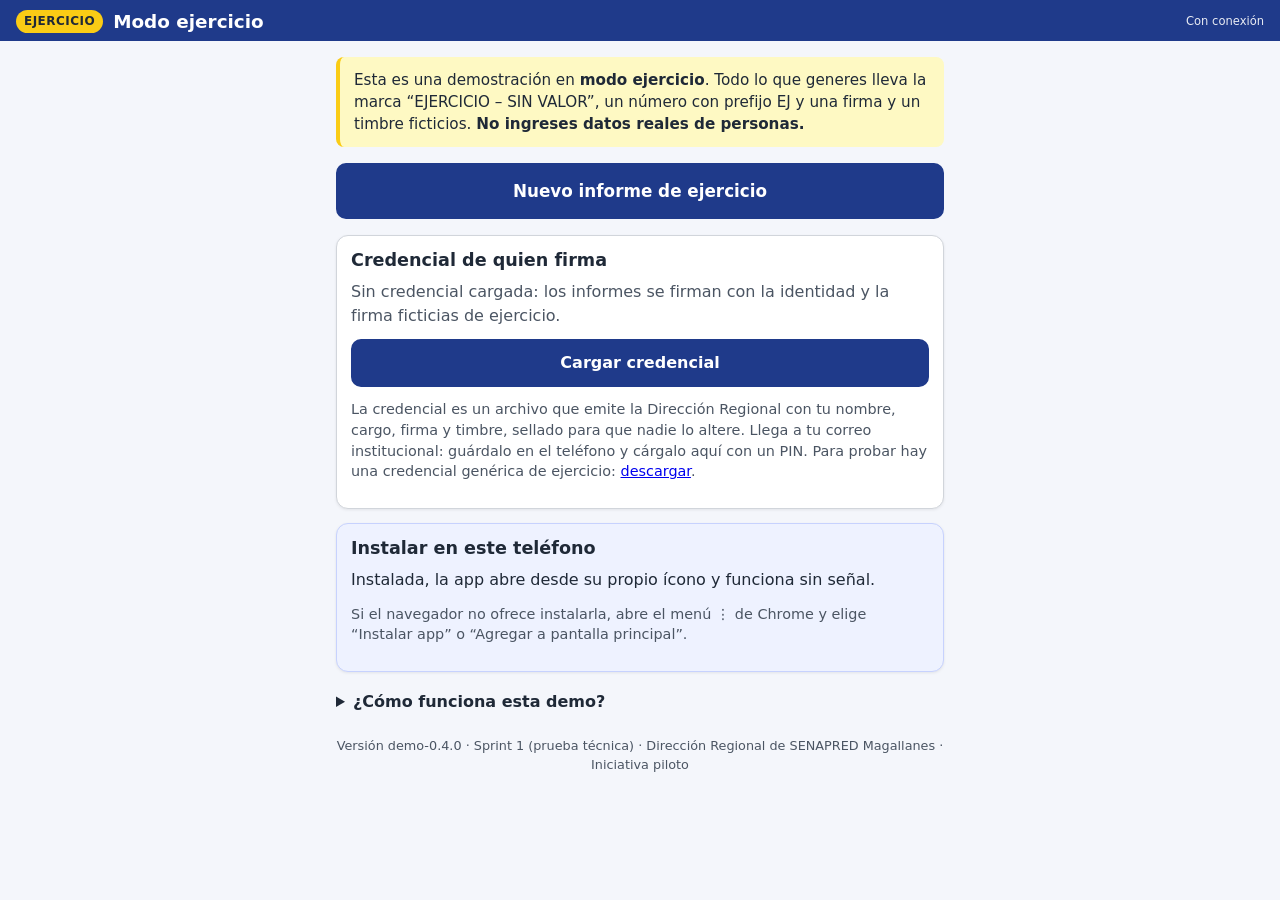
==== commit de077661: "Versión demo-0.4.0: PDF con Carlito y logo, credenciales selladas con PIN Sprint 3, entrega 1 (bitác" ====
--- a/index.html
+++ b/index.html
@@ -43,6 +43,12 @@
         <button type="button" id="btn-descartar" class="enlace" hidden>Descartar el borrador</button>
       </div>
 
+      <section id="credencial" class="tarjeta">
+        <h2>Credencial de quien firma</h2>
+        <div id="credencial-estado"></div>
+        <input type="file" id="in-credencial" accept=".json,application/json" hidden>
+      </section>
+
       <section id="historial" class="historial" hidden>
         <h2>Informes de ejercicio generados en este teléfono</h2>
         <p class="ayuda">“Ampliar” abre una copia del informe para actualizar lo que cambió; al firmarla recibe el número con letra (EJ-1-A, EJ-1-B).</p>
@@ -76,6 +82,7 @@
     <section class="pantalla" data-pantalla="elaborador" hidden>
       <p class="pregunta">¿Quién elabora este informe?</p>
       <p class="ayuda">El Informe Alfa lo elaboran municipios, delegaciones provinciales y la Dirección Regional. Según el nivel cambian el responsable del informe y las comunas que puedes registrar.</p>
+      <p id="nota-credencial-nivel" class="aviso" hidden></p>
       <div id="lista-niveles" class="lista-opciones"></div>
       <label id="campo-provincia-deleg" class="campo" hidden>¿De qué provincia?
         <select id="in-provincia-deleg" data-ruta="elaborador.provincia"></select>
@@ -228,11 +235,30 @@
     <div id="dlg-contenido"></div>
   </dialog>
 
+  <dialog id="dlg-pin" class="dialogo" aria-labelledby="dlg-pin-titulo">
+    <button type="button" id="dlg-pin-cerrar" class="cerrar" aria-label="Cerrar">×</button>
+    <h2 id="dlg-pin-titulo">PIN</h2>
+    <p id="dlg-pin-texto"></p>
+    <label class="campo">PIN
+      <input type="password" id="dlg-pin-1" inputmode="numeric" pattern="[0-9]*" autocomplete="off" maxlength="8">
+    </label>
+    <label class="campo" id="dlg-pin-2-campo">Repite el PIN
+      <input type="password" id="dlg-pin-2" inputmode="numeric" pattern="[0-9]*" autocomplete="off" maxlength="8">
+    </label>
+    <p id="dlg-pin-error" class="error" hidden></p>
+    <div class="acciones-fila">
+      <button type="button" id="dlg-pin-cancelar" class="secundario">Cancelar</button>
+      <button type="button" id="dlg-pin-aceptar" class="primario">Aceptar</button>
+    </div>
+  </dialog>
+
   <div id="toast" class="toast" role="status" aria-live="polite"></div>
 
   <script src="lib/pdf-lib.min.js"></script>
+  <script src="lib/fontkit.umd.min.js"></script>
   <script src="js/almacen.js"></script>
   <script src="js/reglas.js"></script>
+  <script src="js/credencial.js"></script>
   <script src="js/pdf.js"></script>
   <script src="js/app.js"></script>
 </body>
--- a/css/estilos.css
+++ b/css/estilos.css
@@ -256,3 +256,10 @@
 /* ---- Versión 0.3.1 ---- */
 .seleccion { position: sticky; bottom: 92px; background: var(--azul-oscuro); color: #fff; border-radius: var(--radio); padding: 12px 14px; margin-top: 12px; font-size: 1.05rem; box-shadow: 0 -2px 8px rgba(0,0,0,0.12); }
 .seleccion strong { color: var(--amarillo); }
+
+/* ---- Versión 0.4: credencial y PIN ---- */
+#credencial .resumen-cred { background: #eef2ff; border-radius: 10px; padding: 10px 12px; margin-bottom: 10px; }
+#credencial .resumen-cred strong { color: var(--azul-oscuro); }
+#credencial .sin-cred { color: var(--texto-suave); }
+.dialogo .error { margin-top: 8px; }
+.cred-firmante { font-size: 0.9rem; color: var(--texto-suave); }
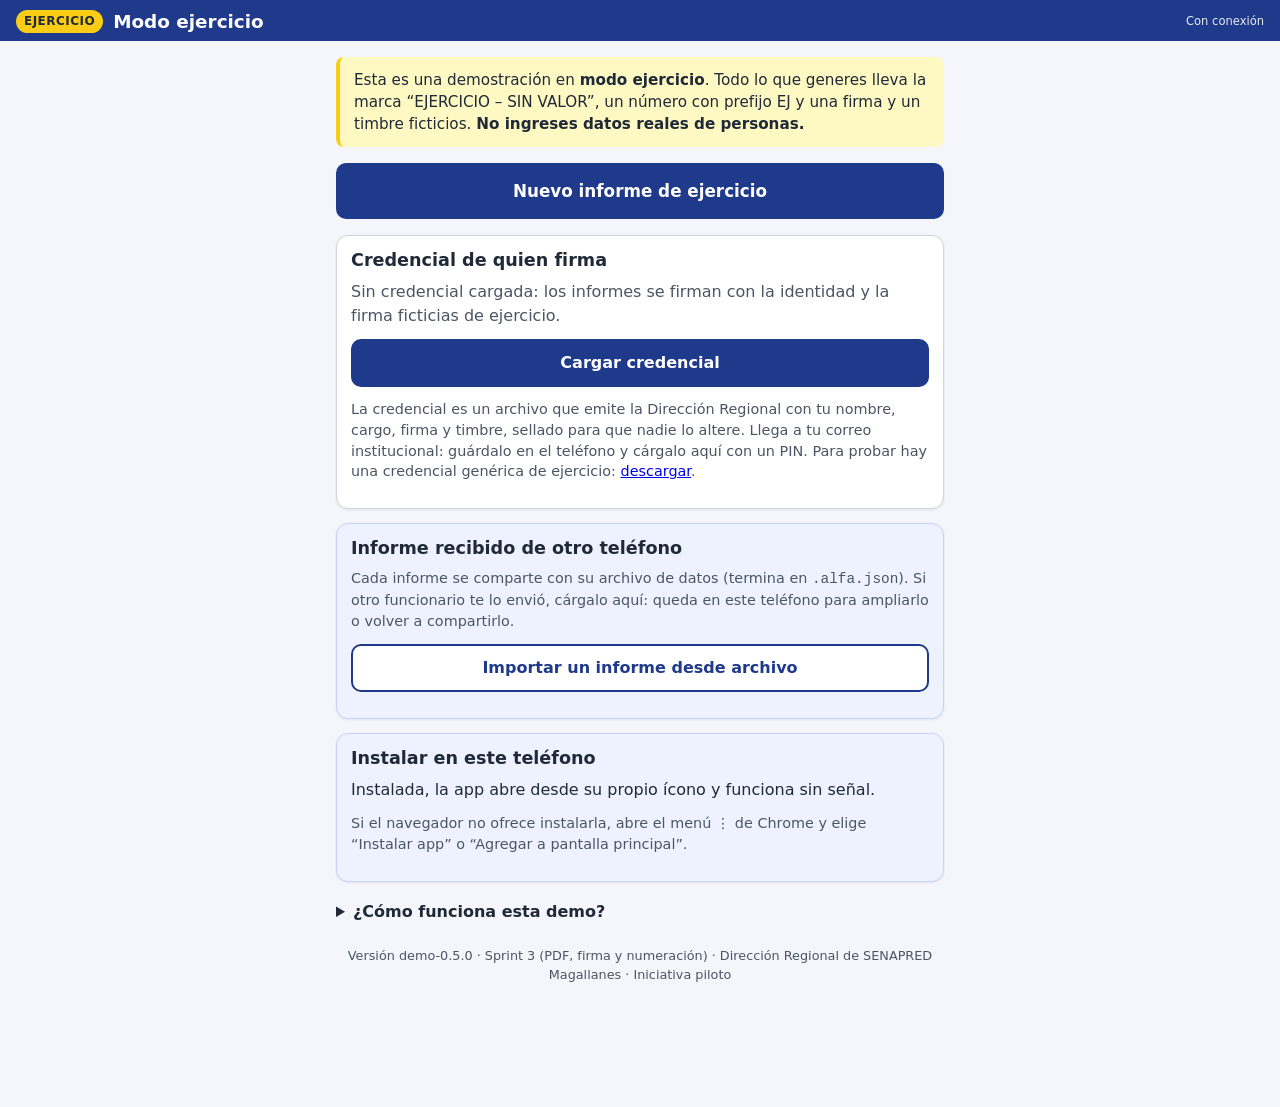
==== commit 7433feca: "Version demo-0.5.0: archivo de datos, firma digital, codigo QR, verificador, ampliaciones con cambio" ====
--- a/index.html
+++ b/index.html
@@ -50,9 +50,16 @@
       </section>
 
       <section id="historial" class="historial" hidden>
-        <h2>Informes de ejercicio generados en este teléfono</h2>
-        <p class="ayuda">“Ampliar” abre una copia del informe para actualizar lo que cambió; al firmarla recibe el número con letra (EJ-1-A, EJ-1-B).</p>
+        <h2>Informes de ejercicio en este teléfono</h2>
+        <p class="ayuda">“Ampliar” abre una copia del informe para actualizar lo que cambió; al firmarla recibe el número con letra (EJ-1-A, EJ-1-B) y muestra los cambios respecto del anterior.</p>
         <ul id="lista-historial"></ul>
+      </section>
+
+      <section id="importar" class="tarjeta suave">
+        <h2>Informe recibido de otro teléfono</h2>
+        <p class="ayuda">Cada informe se comparte con su archivo de datos (termina en <code>.alfa.json</code>). Si otro funcionario te lo envió, cárgalo aquí: queda en este teléfono para ampliarlo o volver a compartirlo.</p>
+        <div class="acciones-fila"><button type="button" class="secundario" data-accion="importar">Importar un informe desde archivo</button></div>
+        <input type="file" id="in-importar" accept=".json,application/json" hidden>
       </section>
 
       <section id="instalacion" class="tarjeta suave" hidden>
@@ -69,13 +76,13 @@
         <ol>
           <li>Responde preguntas simples: quién elabora, dónde y cuándo, qué pasó, viviendas y personas, otras personas afectadas, decisiones, recursos y necesidades.</li>
           <li>Si algo no cuadra, la app detiene el avance, explica por qué y muestra cómo resolverlo, con un caso parecido.</li>
-          <li>Al firmar, el PDF con la disposición del Informe Alfa se genera en el propio teléfono, sin señal. La hoja se alarga si hay mucho texto.</li>
-          <li>Compártelo por correo con el PDF adjunto: la dirección de destino queda copiada para pegarla.</li>
+          <li>Al firmar, el PDF con la disposición del Informe Alfa se genera en el propio teléfono, sin señal. La hoja se alarga si hay mucho texto. Lleva un código QR y viaja con un archivo de datos: con ellos la URAT comprueba que el informe es auténtico y no fue alterado.</li>
+          <li>Compártelo por correo con el PDF y el archivo de datos adjuntos: la dirección de destino queda copiada para pegarla.</li>
         </ol>
         <p class="ayuda">Los campos de texto se pueden dictar con el micrófono del teclado del teléfono.</p>
       </details>
 
-      <p class="pie-version">Versión <span id="version-app"></span> · Sprint 1 (prueba técnica) · Dirección Regional de SENAPRED Magallanes · Iniciativa piloto</p>
+      <p class="pie-version">Versión <span id="version-app"></span> · Sprint 3 (PDF, firma y numeración) · Dirección Regional de SENAPRED Magallanes · Iniciativa piloto</p>
     </section>
 
     <!-- 1. QUIÉN ELABORA -->
@@ -256,9 +263,11 @@
 
   <script src="lib/pdf-lib.min.js"></script>
   <script src="lib/fontkit.umd.min.js"></script>
+  <script src="lib/qrcode.min.js"></script>
   <script src="js/almacen.js"></script>
   <script src="js/reglas.js"></script>
   <script src="js/credencial.js"></script>
+  <script src="js/datos_alfa.js"></script>
   <script src="js/pdf.js"></script>
   <script src="js/app.js"></script>
 </body>
--- a/css/estilos.css
+++ b/css/estilos.css
@@ -252,10 +252,10 @@
 .bloque-recurso .fila2 .campo { margin-bottom: 8px; }
 #gps-estado { margin-top: -4px; }
 .etiqueta-fija + .lista-opciones { margin-top: 6px; }
-
-/* ---- Versión 0.3.1 ---- */
-.seleccion { position: sticky; bottom: 92px; background: var(--azul-oscuro); color: #fff; border-radius: var(--radio); padding: 12px 14px; margin-top: 12px; font-size: 1.05rem; box-shadow: 0 -2px 8px rgba(0,0,0,0.12); }
-.seleccion strong { color: var(--amarillo); }
+
+/* ---- Versión 0.3.1 ---- */
+.seleccion { position: sticky; bottom: 92px; background: var(--azul-oscuro); color: #fff; border-radius: var(--radio); padding: 12px 14px; margin-top: 12px; font-size: 1.05rem; box-shadow: 0 -2px 8px rgba(0,0,0,0.12); }
+.seleccion strong { color: var(--amarillo); }
 
 /* ---- Versión 0.4: credencial y PIN ---- */
 #credencial .resumen-cred { background: #eef2ff; border-radius: 10px; padding: 10px 12px; margin-bottom: 10px; }
@@ -263,3 +263,15 @@
 #credencial .sin-cred { color: var(--texto-suave); }
 .dialogo .error { margin-top: 8px; }
 .cred-firmante { font-size: 0.9rem; color: var(--texto-suave); }
+
+/* ---- Versión 0.5: código QR, archivo de datos, cambios en ampliaciones, importación ---- */
+.qr-caja { display: flex; gap: 14px; align-items: flex-start; background: #fff; border: 1px solid var(--borde); border-radius: var(--radio); padding: 12px; margin: 12px 0; }
+.qr-caja svg { width: 132px; height: 132px; flex: none; }
+.qr-caja p { margin: 4px 0 0; }
+.lista-cambios { list-style: none; padding: 0; margin: 0 0 8px; }
+.lista-cambios li { display: flex; flex-wrap: wrap; gap: 6px; align-items: baseline; padding: 6px 0; border-bottom: 1px dashed var(--borde); font-size: 0.92rem; }
+.lista-cambios li strong { flex: 1 1 100%; color: var(--azul-oscuro); }
+.lista-cambios .antes { color: var(--texto-suave); text-decoration: line-through; }
+.lista-cambios .ahora { color: var(--verde); font-weight: 700; }
+.rev-seccion.cambios { border-left: 4px solid var(--amarillo); }
+.etiqueta-importado { background: #eef2ff; color: var(--azul-oscuro); border-radius: 999px; padding: 1px 8px; font-size: 0.75rem; font-weight: 700; margin-left: 6px; }
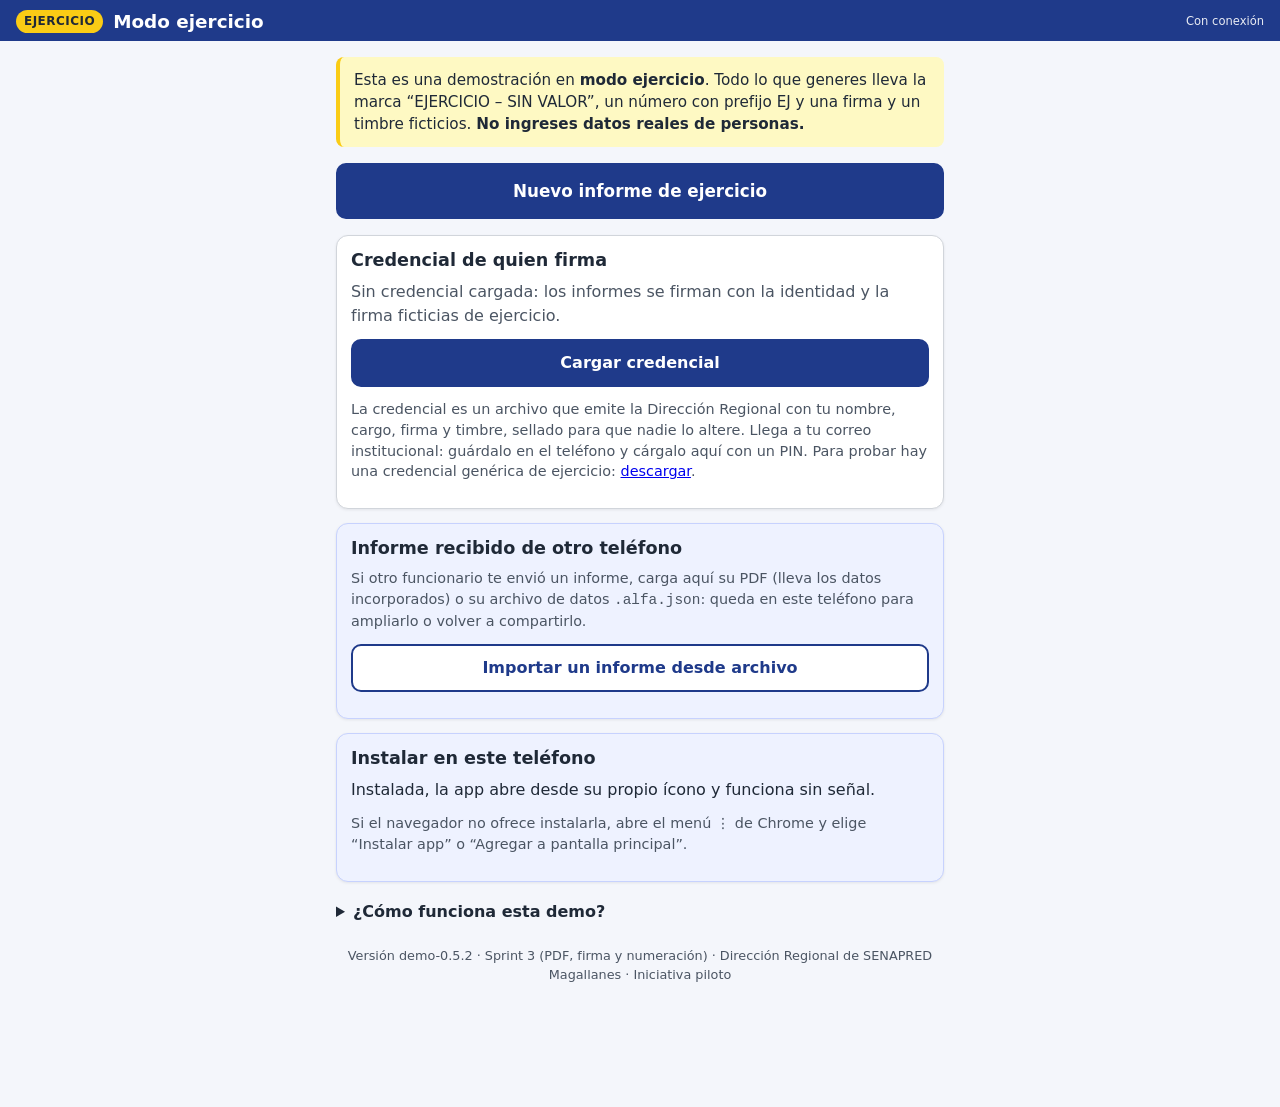
==== commit 2fcea0a3: "Version demo-0.5.2: datos del informe incorporados en el PDF, compartir solo el PDF, verificador e i" ====
--- a/index.html
+++ b/index.html
@@ -57,9 +57,9 @@
 
       <section id="importar" class="tarjeta suave">
         <h2>Informe recibido de otro teléfono</h2>
-        <p class="ayuda">Cada informe se comparte con su archivo de datos (termina en <code>.alfa.json</code>). Si otro funcionario te lo envió, cárgalo aquí: queda en este teléfono para ampliarlo o volver a compartirlo.</p>
+        <p class="ayuda">Si otro funcionario te envió un informe, carga aquí su PDF (lleva los datos incorporados) o su archivo de datos <code>.alfa.json</code>: queda en este teléfono para ampliarlo o volver a compartirlo.</p>
         <div class="acciones-fila"><button type="button" class="secundario" data-accion="importar">Importar un informe desde archivo</button></div>
-        <input type="file" id="in-importar" accept=".json,application/json" hidden>
+        <input type="file" id="in-importar" accept=".pdf,.json,application/pdf,application/json" hidden>
       </section>
 
       <section id="instalacion" class="tarjeta suave" hidden>
@@ -76,8 +76,8 @@
         <ol>
           <li>Responde preguntas simples: quién elabora, dónde y cuándo, qué pasó, viviendas y personas, otras personas afectadas, decisiones, recursos y necesidades.</li>
           <li>Si algo no cuadra, la app detiene el avance, explica por qué y muestra cómo resolverlo, con un caso parecido.</li>
-          <li>Al firmar, el PDF con la disposición del Informe Alfa se genera en el propio teléfono, sin señal. La hoja se alarga si hay mucho texto. Lleva un código QR y viaja con un archivo de datos: con ellos la URAT comprueba que el informe es auténtico y no fue alterado.</li>
-          <li>Compártelo por correo con el PDF y el archivo de datos adjuntos: la dirección de destino queda copiada para pegarla.</li>
+          <li>Al firmar, el PDF con la disposición del Informe Alfa se genera en el propio teléfono, sin señal. La hoja se alarga si hay mucho texto. Lleva un código QR y los datos del informe incorporados: con ellos la URAT comprueba que el informe es auténtico y no fue alterado.</li>
+          <li>Compártelo por correo con el PDF adjunto: la dirección de destino queda copiada para pegarla.</li>
         </ol>
         <p class="ayuda">Los campos de texto se pueden dictar con el micrófono del teclado del teléfono.</p>
       </details>
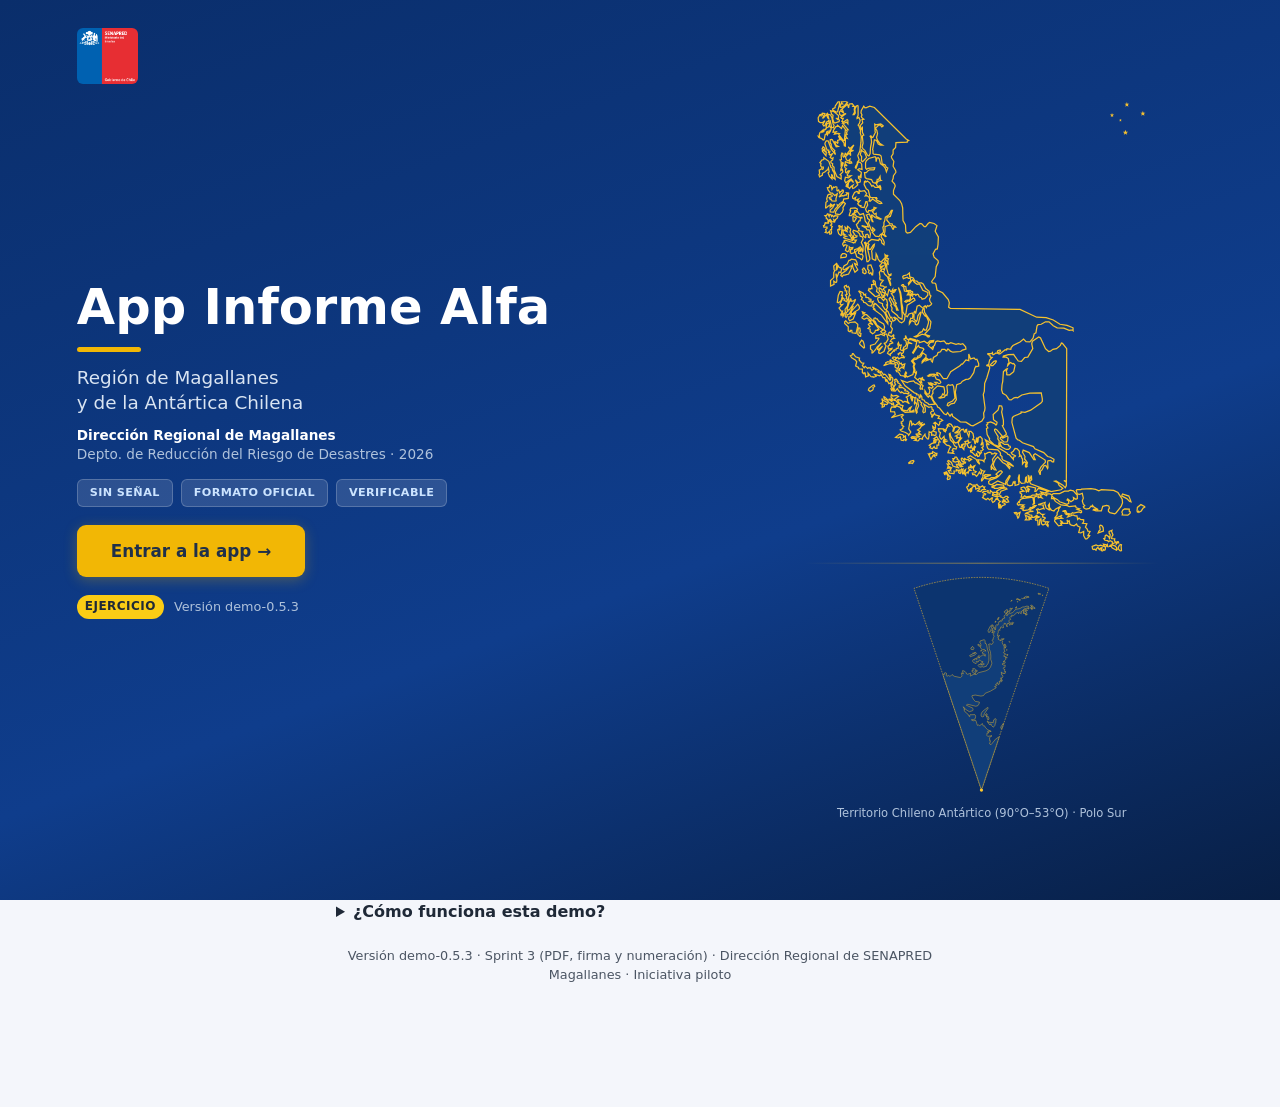
==== commit cfa36549: "Version demo-0.5.3: portada al abrir la app con la linea estetica del Geoportal del Riesgo Co-Author" ====
--- a/index.html
+++ b/index.html
@@ -16,6 +16,25 @@
   <link rel="stylesheet" href="css/estilos.css">
 </head>
 <body>
+  <!-- Portada al abrir la app, con la línea estética del Geoportal del Riesgo del Depto. de Reducción del Riesgo de Desastres -->
+  <div id="portada" class="portada" role="dialog" aria-label="Portada de la App Informe Alfa">
+    <img class="portada-logo" src="img/logo_senapred.png" alt="SENAPRED, Ministerio del Interior, Gobierno de Chile">
+    <div class="portada-texto">
+      <p class="portada-titulo">App Informe Alfa</p>
+      <div class="portada-barra"></div>
+      <p class="portada-sub">Región de Magallanes<br>y de la Antártica Chilena</p>
+      <p class="portada-dep"><b>Dirección Regional de Magallanes</b><br>Depto. de Reducción del Riesgo de Desastres · 2026</p>
+      <div class="portada-chips"><span>SIN SEÑAL</span><span>FORMATO OFICIAL</span><span>VERIFICABLE</span></div>
+      <button type="button" id="portada-entrar" class="portada-boton">Entrar a la app →</button>
+      <p class="portada-pie"><span class="insignia">EJERCICIO</span><span>Versión <span id="portada-version"></span></span></p>
+    </div>
+    <div class="portada-derecha" aria-hidden="true">
+      <img class="portada-mapa" src="img/portada_mapa.svg" alt="">
+      <p class="portada-mapa-pie">Territorio Chileno Antártico (90°O–53°O) · Polo Sur</p>
+    </div>
+    <div class="portada-progreso" aria-hidden="true"></div>
+  </div>
+
   <header class="cabecera">
     <div class="cabecera-fila">
       <span class="insignia" title="Modo ejercicio: nada de lo que generes tiene valor oficial">EJERCICIO</span>
--- a/css/estilos.css
+++ b/css/estilos.css
@@ -275,3 +275,39 @@
 .lista-cambios .ahora { color: var(--verde); font-weight: 700; }
 .rev-seccion.cambios { border-left: 4px solid var(--amarillo); }
 .etiqueta-importado { background: #eef2ff; color: var(--azul-oscuro); border-radius: 999px; padding: 1px 8px; font-size: 0.75rem; font-weight: 700; margin-left: 6px; }
+
+/* ---- Versión 0.5.3: portada al abrir la app (línea estética del Geoportal del Riesgo) ---- */
+.portada {
+  position: fixed; inset: 0; z-index: 100; overflow: hidden; cursor: pointer;
+  display: flex; flex-direction: column; justify-content: flex-end;
+  padding: 24px 22px 30px; padding-top: calc(24px + env(safe-area-inset-top)); padding-bottom: calc(30px + env(safe-area-inset-bottom));
+  color: #fff; background: linear-gradient(160deg, #0A2E6B 0%, #0F3D8C 60%, #081F45 100%);
+  transition: opacity 0.35s ease;
+}
+.portada.oculta { opacity: 0; pointer-events: none; }
+.portada-logo { position: absolute; top: calc(16px + env(safe-area-inset-top)); left: 20px; height: 46px; width: auto; border-radius: 6px; }
+.portada-derecha { position: absolute; right: -14%; top: 3%; height: 57%; opacity: 0.5; pointer-events: none; }
+.portada-mapa { height: 100%; width: auto; }
+.portada-mapa-pie { display: none; }
+.portada-texto { position: relative; z-index: 1; max-width: 440px; }
+.portada-titulo { font-size: clamp(2rem, 9vw, 2.9rem); font-weight: 800; line-height: 1.08; margin: 0; color: #fff; }
+.portada-barra { width: 64px; height: 5px; background: #F2B705; border-radius: 3px; margin: 12px 0 14px; }
+.portada-sub { font-size: 1.15rem; color: #D9E4F2; line-height: 1.35; margin: 0 0 10px; }
+.portada-dep { font-size: 0.85rem; color: #AFC2DB; line-height: 1.45; margin: 0 0 14px; }
+.portada-dep b { color: #fff; }
+.portada-chips { display: flex; flex-wrap: wrap; gap: 8px; margin-bottom: 18px; }
+.portada-chips span { background: rgba(255,255,255,0.13); border: 1px solid rgba(255,255,255,0.2); color: #CCE4FF; border-radius: 6px; padding: 5px 12px; font-size: 0.7rem; font-weight: 700; letter-spacing: 0.4px; }
+.portada-boton { display: inline-flex; align-items: center; justify-content: center; min-height: 52px; padding: 13px 34px; border: none; border-radius: 9px; background: #F2B705; color: #20304A; font-weight: 700; font-size: 1.05rem; box-shadow: 0 3px 14px rgba(242,183,5,0.27); }
+.portada-pie { display: flex; align-items: center; gap: 10px; margin: 18px 0 0; font-size: 0.8rem; color: #AFC2DB; }
+.portada-progreso { position: absolute; left: 0; right: 0; bottom: 0; height: 3px; background: #F2B705; transform-origin: left; animation: portada-cuenta 5s linear forwards; }
+@keyframes portada-cuenta { from { transform: scaleX(1); } to { transform: scaleX(0); } }
+@media (min-width: 760px) {
+  .portada { flex-direction: row; align-items: center; justify-content: space-between; padding: 40px 6%; }
+  .portada-logo { top: 28px; left: 6%; height: 56px; }
+  .portada-derecha { position: static; height: auto; opacity: 1; display: flex; flex-direction: column; align-items: center; }
+  .portada-mapa { height: 80vh; max-width: 42vw; }
+  .portada-mapa-pie { display: block; margin: 6px 0 0; font-size: 0.72rem; color: #AFC2DB; }
+  .portada-texto { max-width: 520px; }
+  .portada-titulo { font-size: 3.1rem; }
+}
+@media (prefers-reduced-motion: reduce) { .portada { transition: none; } .portada-progreso { animation: none; } }
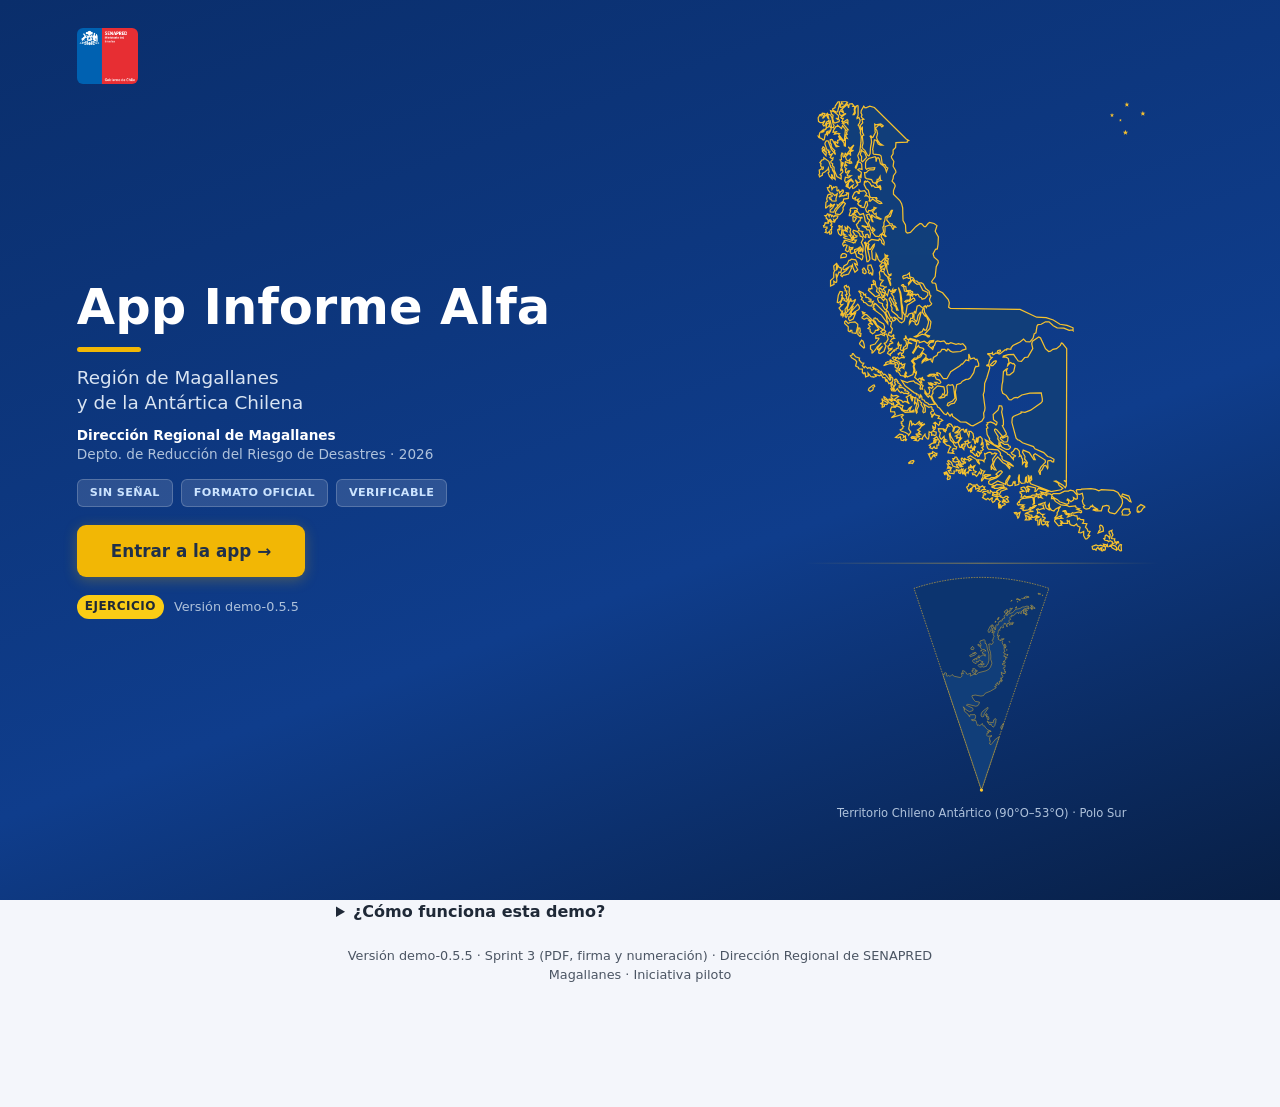
==== commit c6608b90: "Version demo-0.5.5: reglas revisadas por la Direccion Regional, correlativo por anio, nombre Informe" ====
--- a/index.html
+++ b/index.html
@@ -3,8 +3,8 @@
 <head>
   <meta charset="utf-8">
   <meta name="viewport" content="width=device-width, initial-scale=1, viewport-fit=cover">
-  <title>Informe Alfa – Demo de ejercicio</title>
-  <meta name="description" content="Demo del Sprint 1 de la App Informe Alfa: llenado guiado en modo ejercicio, bloqueo de errores de cuadratura y PDF generado en el teléfono. Sin valor oficial.">
+  <title>Informe Alfa App</title>
+  <meta name="description" content="App Informe Alfa de la Dirección Regional de SENAPRED Magallanes: llenado guiado del Informe Alfa, bloqueo de errores de cuadratura y PDF firmado generado en el teléfono. En modo ejercicio hasta el piloto.">
   <meta name="theme-color" content="#1f3a8a">
   <link rel="manifest" href="manifest.json">
   <link rel="icon" href="img/icono-192.png" type="image/png">
@@ -12,7 +12,7 @@
   <meta name="mobile-web-app-capable" content="yes">
   <meta name="apple-mobile-web-app-capable" content="yes">
   <meta name="apple-mobile-web-app-status-bar-style" content="default">
-  <meta name="apple-mobile-web-app-title" content="Alfa EJ">
+  <meta name="apple-mobile-web-app-title" content="Informe Alfa App">
   <link rel="stylesheet" href="css/estilos.css">
 </head>
 <body>
--- a/css/estilos.css
+++ b/css/estilos.css
@@ -275,6 +275,15 @@
 .lista-cambios .ahora { color: var(--verde); font-weight: 700; }
 .rev-seccion.cambios { border-left: 4px solid var(--amarillo); }
 .etiqueta-importado { background: #eef2ff; color: var(--azul-oscuro); border-radius: 999px; padding: 1px 8px; font-size: 0.75rem; font-weight: 700; margin-left: 6px; }
+
+/* ---- Versión 0.5.4: número del informe editable en la revisión ---- */
+.rev-seccion.numero { border-left: 4px solid var(--azul); }
+.fila-numero { display: flex; align-items: center; gap: 6px; margin: 6px 0 8px; }
+.fila-numero .prefijo { font-weight: 700; font-size: 1.15rem; color: var(--azul-oscuro); }
+.fila-numero input, .fila-numero select { font: inherit; font-size: 1.2rem; font-weight: 700; min-height: 48px; padding: 8px 10px; border: 1px solid var(--borde); border-radius: 10px; background: #fff; color: var(--texto); }
+.fila-numero input { width: 120px; text-align: center; }
+.fila-numero input:disabled { background: #e5e7eb; color: var(--texto-suave); }
+.rev-seccion.numero .conmutador { margin-top: 10px; }
 
 /* ---- Versión 0.5.3: portada al abrir la app (línea estética del Geoportal del Riesgo) ---- */
 .portada {
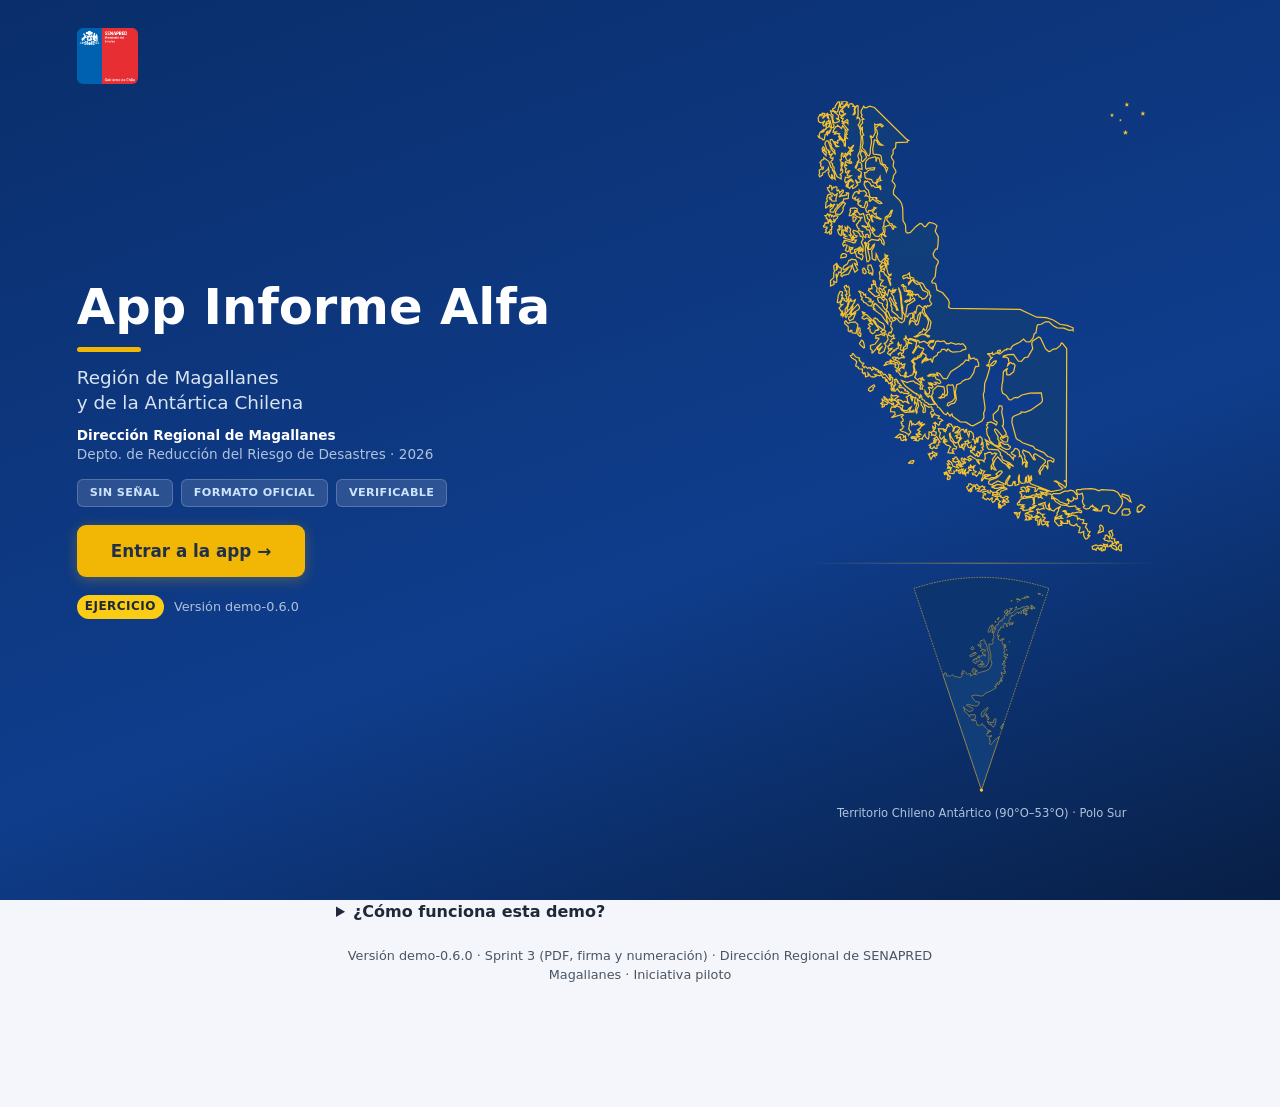
==== commit 15f6daa0: "Version demo-0.6.0: anexo fotografico con pie de verificacion en cada hoja, fotos dentro de la firma" ====
--- a/index.html
+++ b/index.html
@@ -1,293 +1,307 @@
-<!doctype html>
-<html lang="es-CL">
-<head>
-  <meta charset="utf-8">
-  <meta name="viewport" content="width=device-width, initial-scale=1, viewport-fit=cover">
-  <title>Informe Alfa App</title>
-  <meta name="description" content="App Informe Alfa de la Dirección Regional de SENAPRED Magallanes: llenado guiado del Informe Alfa, bloqueo de errores de cuadratura y PDF firmado generado en el teléfono. En modo ejercicio hasta el piloto.">
-  <meta name="theme-color" content="#1f3a8a">
-  <link rel="manifest" href="manifest.json">
-  <link rel="icon" href="img/icono-192.png" type="image/png">
-  <link rel="apple-touch-icon" href="img/icono-180.png">
-  <meta name="mobile-web-app-capable" content="yes">
-  <meta name="apple-mobile-web-app-capable" content="yes">
-  <meta name="apple-mobile-web-app-status-bar-style" content="default">
-  <meta name="apple-mobile-web-app-title" content="Informe Alfa App">
-  <link rel="stylesheet" href="css/estilos.css">
-</head>
-<body>
-  <!-- Portada al abrir la app, con la línea estética del Geoportal del Riesgo del Depto. de Reducción del Riesgo de Desastres -->
-  <div id="portada" class="portada" role="dialog" aria-label="Portada de la App Informe Alfa">
-    <img class="portada-logo" src="img/logo_senapred.png" alt="SENAPRED, Ministerio del Interior, Gobierno de Chile">
-    <div class="portada-texto">
-      <p class="portada-titulo">App Informe Alfa</p>
-      <div class="portada-barra"></div>
-      <p class="portada-sub">Región de Magallanes<br>y de la Antártica Chilena</p>
-      <p class="portada-dep"><b>Dirección Regional de Magallanes</b><br>Depto. de Reducción del Riesgo de Desastres · 2026</p>
-      <div class="portada-chips"><span>SIN SEÑAL</span><span>FORMATO OFICIAL</span><span>VERIFICABLE</span></div>
-      <button type="button" id="portada-entrar" class="portada-boton">Entrar a la app →</button>
-      <p class="portada-pie"><span class="insignia">EJERCICIO</span><span>Versión <span id="portada-version"></span></span></p>
-    </div>
-    <div class="portada-derecha" aria-hidden="true">
-      <img class="portada-mapa" src="img/portada_mapa.svg" alt="">
-      <p class="portada-mapa-pie">Territorio Chileno Antártico (90°O–53°O) · Polo Sur</p>
-    </div>
-    <div class="portada-progreso" aria-hidden="true"></div>
-  </div>
-
-  <header class="cabecera">
-    <div class="cabecera-fila">
-      <span class="insignia" title="Modo ejercicio: nada de lo que generes tiene valor oficial">EJERCICIO</span>
-      <h1 id="titulo-pantalla">Modo ejercicio</h1>
-      <span id="estado-red" class="estado-red" aria-live="polite"></span>
-    </div>
-    <div id="progreso" class="progreso" hidden>
-      <div class="progreso-pista"><div id="progreso-barra" class="progreso-barra"></div></div>
-      <span id="progreso-texto"></span>
-    </div>
-  </header>
-
-  <main id="app">
-
-    <!-- 0. INICIO -->
-    <section class="pantalla" data-pantalla="inicio">
-      <p class="aviso">
-        Esta es una demostración en <strong>modo ejercicio</strong>. Todo lo que generes lleva la marca
-        “EJERCICIO – SIN VALOR”, un número con prefijo EJ y una firma y un timbre ficticios.
-        <strong>No ingreses datos reales de personas.</strong>
-      </p>
-      <div class="acciones-inicio">
-        <button type="button" id="btn-nuevo" class="primario grande">Nuevo informe de ejercicio</button>
-        <button type="button" id="btn-continuar" class="secundario grande" hidden>Continuar el borrador guardado</button>
-        <button type="button" id="btn-descartar" class="enlace" hidden>Descartar el borrador</button>
-      </div>
-
-      <section id="credencial" class="tarjeta">
-        <h2>Credencial de quien firma</h2>
-        <div id="credencial-estado"></div>
-        <input type="file" id="in-credencial" accept=".json,application/json" hidden>
-      </section>
-
-      <section id="historial" class="historial" hidden>
-        <h2>Informes de ejercicio en este teléfono</h2>
-        <p class="ayuda">“Ampliar” abre una copia del informe para actualizar lo que cambió; al firmarla recibe el número con letra (EJ-1-A, EJ-1-B) y muestra los cambios respecto del anterior.</p>
-        <ul id="lista-historial"></ul>
-      </section>
-
-      <section id="importar" class="tarjeta suave">
-        <h2>Informe recibido de otro teléfono</h2>
-        <p class="ayuda">Si otro funcionario te envió un informe, carga aquí su PDF (lleva los datos incorporados) o su archivo de datos <code>.alfa.json</code>: queda en este teléfono para ampliarlo o volver a compartirlo.</p>
-        <div class="acciones-fila"><button type="button" class="secundario" data-accion="importar">Importar un informe desde archivo</button></div>
-        <input type="file" id="in-importar" accept=".pdf,.json,application/pdf,application/json" hidden>
-      </section>
-
-      <section id="instalacion" class="tarjeta suave" hidden>
-        <h2>Instalar en este teléfono</h2>
-        <p>Instalada, la app abre desde su propio ícono y funciona sin señal.</p>
-        <button type="button" id="btn-instalar" class="secundario" hidden>Instalar la app</button>
-        <p id="ayuda-ios" class="ayuda" hidden>En iPhone: toca el botón Compartir de Safari y luego “Agregar a pantalla de inicio”.</p>
-        <p id="ayuda-android" class="ayuda" hidden>Si el navegador no ofrece instalarla, abre el menú ⋮ de Chrome y elige “Instalar app” o “Agregar a pantalla principal”.</p>
-        <p id="ya-instalada" class="ayuda" hidden>La app ya está instalada en este dispositivo.</p>
-      </section>
-
-      <details class="como-funciona">
-        <summary>¿Cómo funciona esta demo?</summary>
-        <ol>
-          <li>Responde preguntas simples: quién elabora, dónde y cuándo, qué pasó, viviendas y personas, otras personas afectadas, decisiones, recursos y necesidades.</li>
-          <li>Si algo no cuadra, la app detiene el avance, explica por qué y muestra cómo resolverlo, con un caso parecido.</li>
-          <li>Al firmar, el PDF con la disposición del Informe Alfa se genera en el propio teléfono, sin señal. La hoja se alarga si hay mucho texto. Lleva un código QR y los datos del informe incorporados: con ellos la URAT comprueba que el informe es auténtico y no fue alterado.</li>
-          <li>Compártelo por correo con el PDF adjunto: la dirección de destino queda copiada para pegarla.</li>
-        </ol>
-        <p class="ayuda">Los campos de texto se pueden dictar con el micrófono del teclado del teléfono.</p>
-      </details>
-
-      <p class="pie-version">Versión <span id="version-app"></span> · Sprint 3 (PDF, firma y numeración) · Dirección Regional de SENAPRED Magallanes · Iniciativa piloto</p>
-    </section>
-
-    <!-- 1. QUIÉN ELABORA -->
-    <section class="pantalla" data-pantalla="elaborador" hidden>
-      <p class="pregunta">¿Quién elabora este informe?</p>
-      <p class="ayuda">El Informe Alfa lo elaboran municipios, delegaciones provinciales y la Dirección Regional. Según el nivel cambian el responsable del informe y las comunas que puedes registrar.</p>
-      <p id="nota-credencial-nivel" class="aviso" hidden></p>
-      <div id="lista-niveles" class="lista-opciones"></div>
-      <label id="campo-provincia-deleg" class="campo" hidden>¿De qué provincia?
-        <select id="in-provincia-deleg" data-ruta="elaborador.provincia"></select>
-      </label>
-      <p class="ayuda">En la app definitiva este dato vendrá de la credencial de cada funcionario.</p>
-    </section>
-
-    <!-- 2. DÓNDE Y CUÁNDO -->
-    <section class="pantalla" data-pantalla="donde" hidden>
-      <p class="pregunta">¿Dónde ocurrió?</p>
-      <div class="campo">
-        <span class="etiqueta-fija">Región</span>
-        <p id="in-region" class="valor-fijo"></p>
-      </div>
-      <label id="bloque-comuna-unica" class="campo">Comuna
-        <select id="in-comuna" name="comuna-unica"></select>
-      </label>
-      <div id="bloque-comunas-varias" hidden>
-        <span class="etiqueta-fija">Comunas afectadas (marca una o varias)</span>
-        <div id="lista-comunas" class="lista-opciones compacta"></div>
-      </div>
-      <div class="campo">
-        <span class="etiqueta-fija">Provincia</span>
-        <p id="in-provincia" class="valor-fijo">—</p>
-        <small class="ayuda">Se completa sola según la comuna.</small>
-      </div>
-
-      <p class="pregunta">¿En qué lugar exactamente?</p>
-      <p class="ayuda">Dirección, sector o punto de referencia. El formato no tiene una casilla para esto, así que se imprime en Observaciones.</p>
-      <label class="campo">Dirección o lugar de referencia (opcional)
-        <textarea rows="2" data-ruta="lugar.descripcion" placeholder="Por ejemplo: población Río de la Mano, pasaje 3 con calle 4, frente a la sede vecinal"></textarea>
-      </label>
-      <div class="fila2">
-        <label class="campo">Latitud (opcional)
-          <input type="text" inputmode="decimal" data-ruta="lugar.lat" placeholder="-53.16250">
-        </label>
-        <label class="campo">Longitud (opcional)
-          <input type="text" inputmode="decimal" data-ruta="lugar.lon" placeholder="-70.90850">
-        </label>
-      </div>
-      <div class="acciones-fila">
-        <button type="button" id="btn-gps" class="secundario">Usar la ubicación del teléfono</button>
-      </div>
-      <p id="gps-estado" class="ayuda">El GPS funciona sin señal, pero al aire libre y puede tardar unos segundos. El teléfono te pedirá permiso la primera vez.</p>
-
-      <p class="pregunta">¿Cuándo empezó?</p>
-      <div class="fila2">
-        <label class="campo">Fecha de inicio
-          <input type="date" data-ruta="ocurrencia.fecha">
-        </label>
-        <label class="campo">Hora de inicio
-          <input type="time" data-ruta="ocurrencia.hora">
-        </label>
-      </div>
-
-      <p class="pregunta">¿De dónde salió la información de este informe?</p>
-      <p class="ayuda">Corresponde a las casillas FUENTE y CONTACTO del formato: la institución o persona que informó lo ocurrido, y cómo ubicarla para confirmar datos. Puedes marcar varias fuentes.</p>
-      <div id="lista-fuentes" class="lista-opciones compacta"></div>
-      <label class="campo">Otra fuente (opcional)
-        <input type="text" data-ruta="identificacion.fuenteOtra" placeholder="Por ejemplo: encargado de la empresa de transporte" autocomplete="off">
-      </label>
-      <label class="campo">Contacto de quien informó (opcional)
-        <input type="text" data-ruta="identificacion.contacto" placeholder="Solo datos de ejercicio, no reales" autocomplete="off">
-      </label>
-      <p class="ayuda">Puedes escribir o dictar con el micrófono del teclado.</p>
-    </section>
-
-    <!-- 3. QUÉ PASÓ -->
-    <section class="pantalla" data-pantalla="evento" hidden>
-      <p class="pregunta">¿Qué pasó? Elige el tipo de evento que mejor describe lo ocurrido.</p>
-      <div id="lista-eventos" class="lista-opciones"></div>
-      <label id="campo-otro" class="campo" hidden>¿Cuál?
-        <input type="text" data-ruta="evento.otro" placeholder="Describe el tipo de evento">
-      </label>
-      <p id="evento-seleccionado" class="seleccion" aria-live="polite">Seleccionado: <strong>ninguno todavía</strong></p>
-      <p class="ayuda">Comprueba que la línea de arriba diga el tipo que elegiste antes de seguir.</p>
-    </section>
-
-    <!-- 4. VIVIENDAS Y OCUPANTES -->
-    <section class="pantalla" data-pantalla="viviendas" hidden>
-      <p class="pregunta">¿Cuántas viviendas quedaron en cada condición y cuántas personas vivían en ellas?</p>
-      <p class="ayuda">Solo totales: no se identifican viviendas ni direcciones. El detalle por hogar corresponde a la FIBE. Si el evento no dañó viviendas, deja todo en cero y sigue: las personas afectadas por otras causas se registran en la pantalla siguiente.</p>
-      <div id="tarjetas-viviendas"></div>
-      <section class="resumen-vivo" id="resumen-vivo" aria-live="polite"></section>
-    </section>
-
-    <!-- 5. OTRAS PERSONAS AFECTADAS -->
-    <section class="pantalla" data-pantalla="personas" hidden>
-      <p class="pregunta">Además de las familias de las viviendas dañadas, ¿hay otras personas afectadas?</p>
-      <p class="ayuda">Marca solo las situaciones que correspondan y anota cuántas personas hay en cada una. Si ninguna aplica, sigue sin marcar nada. Las personas de las viviendas dañadas ya están contadas.</p>
-      <div id="tarjetas-personas"></div>
-      <section class="resumen-vivo" id="resumen-personas" aria-live="polite"></section>
-    </section>
-
-    <!-- 6. DECISIONES -->
-    <section class="pantalla" data-pantalla="decisiones" hidden>
-      <p class="pregunta">¿Qué se ha hecho hasta ahora?</p>
-      <p class="ayuda">Sección 6 del formato. Cuenta qué acciones de respuesta se realizaron, quién las hizo y cuándo. Por ejemplo: “Bomberos controló el incendio a las 07:30; las 11 personas fueron trasladadas al gimnasio municipal a las 08:00”.</p>
-      <label class="campo">Acciones realizadas: qué, quién y cuándo
-        <textarea rows="4" data-ruta="decisiones.realizadas" placeholder="Puedes dictar con el micrófono del teclado"></textarea>
-      </label>
-      <p class="pregunta">¿Qué falta por hacer o qué se requiere?</p>
-      <p class="ayuda">Acciones en curso, proyectadas o que se necesita implementar. Si no hay pendientes, escríbelo: “Sin acciones pendientes”.</p>
-      <label class="campo">Acciones por realizar o requeridas
-        <textarea rows="4" data-ruta="decisiones.pendientes" placeholder="Por ejemplo: falta evaluar las viviendas vecinas y habilitar el albergue para la noche"></textarea>
-      </label>
-    </section>
-
-    <!-- 7. RECURSOS INVOLUCRADOS -->
-    <section class="pantalla" data-pantalla="recursos" hidden>
-      <p class="pregunta">¿Quiénes están trabajando en la respuesta y con qué medios?</p>
-      <p class="ayuda">Sección 7 del formato: recursos humanos y materiales de todos los organismos presentes, incluida la ayuda ya entregada. Marca cada organismo y anota personas y medios (vehículos, maquinaria, equipos, ayuda).</p>
-      <label class="conmutador destacado"><input type="checkbox" data-ruta="recursos.sinRecursos"><span>No hay recursos desplegados por ahora</span></label>
-      <div id="tarjetas-recursos"></div>
-    </section>
-
-    <!-- 8. NECESIDADES -->
-    <section class="pantalla" data-pantalla="necesidad" hidden>
-      <p class="pregunta">¿Necesitas pedir algo que no puedas cubrir con recursos locales?</p>
-      <div class="lista-opciones">
-        <label class="opcion"><input type="radio" name="hay-necesidad" value="si"><span><strong>Sí</strong><small>Registraré una o más necesidades</small></span></label>
-        <label class="opcion"><input type="radio" name="hay-necesidad" value="no"><span><strong>No, por ahora</strong><small>El municipio cubre la respuesta con sus recursos</small></span></label>
-      </div>
-      <div id="bloque-necesidad" hidden>
-        <div id="lista-necesidades"></div>
-        <button type="button" class="secundario grande" data-accion="agregar-necesidad">+ Agregar otra necesidad</button>
-        <p class="ayuda">Cada necesidad lleva elemento, cantidad y para qué. Si el elemento no está en la lista, elige “Otro elemento (escribir cuál)”. Puedes dictar con el micrófono del teclado.</p>
-      </div>
-    </section>
-
-    <!-- 9. REVISIÓN Y FIRMA -->
-    <section class="pantalla" data-pantalla="revision" hidden>
-      <div id="revision-contenido"></div>
-    </section>
-
-    <!-- 10. LISTO -->
-    <section class="pantalla" data-pantalla="listo" hidden>
-      <div id="listo-contenido"></div>
-    </section>
-
-  </main>
-
-  <nav id="nav" class="nav" hidden>
-    <button type="button" id="btn-atras" class="secundario">Atrás</button>
-    <button type="button" id="btn-siguiente" class="primario">Siguiente</button>
-  </nav>
-
-  <dialog id="dlg-bloqueo" class="dialogo" aria-labelledby="dlg-titulo">
-    <button type="button" id="dlg-cerrar" class="cerrar" aria-label="Cerrar">×</button>
-    <div id="dlg-contenido"></div>
-  </dialog>
-
-  <dialog id="dlg-pin" class="dialogo" aria-labelledby="dlg-pin-titulo">
-    <button type="button" id="dlg-pin-cerrar" class="cerrar" aria-label="Cerrar">×</button>
-    <h2 id="dlg-pin-titulo">PIN</h2>
-    <p id="dlg-pin-texto"></p>
-    <label class="campo">PIN
-      <input type="password" id="dlg-pin-1" inputmode="numeric" pattern="[0-9]*" autocomplete="off" maxlength="8">
-    </label>
-    <label class="campo" id="dlg-pin-2-campo">Repite el PIN
-      <input type="password" id="dlg-pin-2" inputmode="numeric" pattern="[0-9]*" autocomplete="off" maxlength="8">
-    </label>
-    <p id="dlg-pin-error" class="error" hidden></p>
-    <div class="acciones-fila">
-      <button type="button" id="dlg-pin-cancelar" class="secundario">Cancelar</button>
-      <button type="button" id="dlg-pin-aceptar" class="primario">Aceptar</button>
-    </div>
-  </dialog>
-
-  <div id="toast" class="toast" role="status" aria-live="polite"></div>
-
-  <script src="lib/pdf-lib.min.js"></script>
-  <script src="lib/fontkit.umd.min.js"></script>
-  <script src="lib/qrcode.min.js"></script>
-  <script src="js/almacen.js"></script>
-  <script src="js/reglas.js"></script>
-  <script src="js/credencial.js"></script>
-  <script src="js/datos_alfa.js"></script>
-  <script src="js/pdf.js"></script>
-  <script src="js/app.js"></script>
-</body>
-</html>
+<!doctype html>
+<html lang="es-CL">
+<head>
+  <meta charset="utf-8">
+  <meta name="viewport" content="width=device-width, initial-scale=1, viewport-fit=cover">
+  <title>Informe Alfa App</title>
+  <meta name="description" content="App Informe Alfa de la Dirección Regional de SENAPRED Magallanes: llenado guiado del Informe Alfa, bloqueo de errores de cuadratura y PDF firmado generado en el teléfono. En modo ejercicio hasta el piloto.">
+  <meta name="theme-color" content="#1f3a8a">
+  <link rel="manifest" href="manifest.json">
+  <link rel="icon" href="img/icono-192.png" type="image/png">
+  <link rel="apple-touch-icon" href="img/icono-180.png">
+  <meta name="mobile-web-app-capable" content="yes">
+  <meta name="apple-mobile-web-app-capable" content="yes">
+  <meta name="apple-mobile-web-app-status-bar-style" content="default">
+  <meta name="apple-mobile-web-app-title" content="Informe Alfa App">
+  <link rel="stylesheet" href="css/estilos.css">
+</head>
+<body>
+  <!-- Portada al abrir la app, con la línea estética del Geoportal del Riesgo del Depto. de Reducción del Riesgo de Desastres -->
+  <div id="portada" class="portada" role="dialog" aria-label="Portada de la App Informe Alfa">
+    <img class="portada-logo" src="img/logo_senapred.png" alt="SENAPRED, Ministerio del Interior, Gobierno de Chile">
+    <div class="portada-texto">
+      <p class="portada-titulo">App Informe Alfa</p>
+      <div class="portada-barra"></div>
+      <p class="portada-sub">Región de Magallanes<br>y de la Antártica Chilena</p>
+      <p class="portada-dep"><b>Dirección Regional de Magallanes</b><br>Depto. de Reducción del Riesgo de Desastres · 2026</p>
+      <div class="portada-chips"><span>SIN SEÑAL</span><span>FORMATO OFICIAL</span><span>VERIFICABLE</span></div>
+      <button type="button" id="portada-entrar" class="portada-boton">Entrar a la app →</button>
+      <p class="portada-pie"><span class="insignia">EJERCICIO</span><span>Versión <span id="portada-version"></span></span></p>
+    </div>
+    <div class="portada-derecha" aria-hidden="true">
+      <img class="portada-mapa" src="img/portada_mapa.svg" alt="">
+      <p class="portada-mapa-pie">Territorio Chileno Antártico (90°O–53°O) · Polo Sur</p>
+    </div>
+    <div class="portada-progreso" aria-hidden="true"></div>
+  </div>
+
+  <header class="cabecera">
+    <div class="cabecera-fila">
+      <span class="insignia" title="Modo ejercicio: nada de lo que generes tiene valor oficial">EJERCICIO</span>
+      <h1 id="titulo-pantalla">Modo ejercicio</h1>
+      <span id="estado-red" class="estado-red" aria-live="polite"></span>
+    </div>
+    <div id="progreso" class="progreso" hidden>
+      <div class="progreso-pista"><div id="progreso-barra" class="progreso-barra"></div></div>
+      <span id="progreso-texto"></span>
+    </div>
+  </header>
+
+  <main id="app">
+
+    <!-- 0. INICIO -->
+    <section class="pantalla" data-pantalla="inicio">
+      <p class="aviso">
+        Esta es una demostración en <strong>modo ejercicio</strong>. Todo lo que generes lleva la marca
+        “EJERCICIO – SIN VALOR”, un número con prefijo EJ y una firma y un timbre ficticios.
+        <strong>No ingreses datos reales de personas.</strong>
+      </p>
+      <div class="acciones-inicio">
+        <button type="button" id="btn-nuevo" class="primario grande">Nuevo informe de ejercicio</button>
+        <button type="button" id="btn-continuar" class="secundario grande" hidden>Continuar el borrador guardado</button>
+        <button type="button" id="btn-descartar" class="enlace" hidden>Descartar el borrador</button>
+      </div>
+
+      <section id="credencial" class="tarjeta">
+        <h2>Credencial de quien firma</h2>
+        <div id="credencial-estado"></div>
+        <input type="file" id="in-credencial" accept=".json,application/json" hidden>
+      </section>
+
+      <section id="historial" class="historial" hidden>
+        <h2>Informes de ejercicio en este teléfono</h2>
+        <p class="ayuda">“Ampliar” abre una copia del informe para actualizar lo que cambió; al firmarla recibe el número con letra (EJ-1-A, EJ-1-B) y muestra los cambios respecto del anterior.</p>
+        <ul id="lista-historial"></ul>
+      </section>
+
+      <section id="importar" class="tarjeta suave">
+        <h2>Informe recibido de otro teléfono</h2>
+        <p class="ayuda">Si otro funcionario te envió un informe, carga aquí su PDF (lleva los datos incorporados) o su archivo de datos <code>.alfa.json</code>: queda en este teléfono para ampliarlo o volver a compartirlo.</p>
+        <div class="acciones-fila"><button type="button" class="secundario" data-accion="importar">Importar un informe desde archivo</button></div>
+        <input type="file" id="in-importar" accept=".pdf,.json,application/pdf,application/json" hidden>
+      </section>
+
+      <section id="instalacion" class="tarjeta suave" hidden>
+        <h2>Instalar en este teléfono</h2>
+        <p>Instalada, la app abre desde su propio ícono y funciona sin señal.</p>
+        <button type="button" id="btn-instalar" class="secundario" hidden>Instalar la app</button>
+        <p id="ayuda-ios" class="ayuda" hidden>En iPhone: toca el botón Compartir de Safari y luego “Agregar a pantalla de inicio”.</p>
+        <p id="ayuda-android" class="ayuda" hidden>Si el navegador no ofrece instalarla, abre el menú ⋮ de Chrome y elige “Instalar app” o “Agregar a pantalla principal”.</p>
+        <p id="ya-instalada" class="ayuda" hidden>La app ya está instalada en este dispositivo.</p>
+      </section>
+
+      <details class="como-funciona">
+        <summary>¿Cómo funciona esta demo?</summary>
+        <ol>
+          <li>Responde preguntas simples: quién elabora, dónde y cuándo, qué pasó, viviendas y personas, otras personas afectadas, decisiones, recursos y necesidades.</li>
+          <li>Si algo no cuadra, la app detiene el avance, explica por qué y muestra cómo resolverlo, con un caso parecido.</li>
+          <li>Al firmar, el PDF con la disposición del Informe Alfa se genera en el propio teléfono, sin señal. La hoja se alarga si hay mucho texto. Lleva un código QR y los datos del informe incorporados: con ellos la URAT comprueba que el informe es auténtico y no fue alterado.</li>
+          <li>Compártelo por correo con el PDF adjunto: la dirección de destino queda copiada para pegarla.</li>
+        </ol>
+        <p class="ayuda">Los campos de texto se pueden dictar con el micrófono del teclado del teléfono.</p>
+      </details>
+
+      <p class="pie-version">Versión <span id="version-app"></span> · Sprint 3 (PDF, firma y numeración) · Dirección Regional de SENAPRED Magallanes · Iniciativa piloto</p>
+    </section>
+
+    <!-- 1. QUIÉN ELABORA -->
+    <section class="pantalla" data-pantalla="elaborador" hidden>
+      <p class="pregunta">¿Quién elabora este informe?</p>
+      <p class="ayuda">El Informe Alfa lo elaboran municipios, delegaciones provinciales y la Dirección Regional. Según el nivel cambian el responsable del informe y las comunas que puedes registrar.</p>
+      <p id="nota-credencial-nivel" class="aviso" hidden></p>
+      <div id="lista-niveles" class="lista-opciones"></div>
+      <label id="campo-provincia-deleg" class="campo" hidden>¿De qué provincia?
+        <select id="in-provincia-deleg" data-ruta="elaborador.provincia"></select>
+      </label>
+      <p class="ayuda">En la app definitiva este dato vendrá de la credencial de cada funcionario.</p>
+    </section>
+
+    <!-- 2. DÓNDE Y CUÁNDO -->
+    <section class="pantalla" data-pantalla="donde" hidden>
+      <p class="pregunta">¿Dónde ocurrió?</p>
+      <div class="campo">
+        <span class="etiqueta-fija">Región</span>
+        <p id="in-region" class="valor-fijo"></p>
+      </div>
+      <label id="bloque-comuna-unica" class="campo">Comuna
+        <select id="in-comuna" name="comuna-unica"></select>
+      </label>
+      <div id="bloque-comunas-varias" hidden>
+        <span class="etiqueta-fija">Comunas afectadas (marca una o varias)</span>
+        <div id="lista-comunas" class="lista-opciones compacta"></div>
+      </div>
+      <div class="campo">
+        <span class="etiqueta-fija">Provincia</span>
+        <p id="in-provincia" class="valor-fijo">—</p>
+        <small class="ayuda">Se completa sola según la comuna.</small>
+      </div>
+
+      <p class="pregunta">¿En qué lugar exactamente?</p>
+      <p class="ayuda">Dirección, sector o punto de referencia. El formato no tiene una casilla para esto, así que se imprime en Observaciones.</p>
+      <label class="campo">Dirección o lugar de referencia (opcional)
+        <textarea rows="2" data-ruta="lugar.descripcion" placeholder="Por ejemplo: población Río de la Mano, pasaje 3 con calle 4, frente a la sede vecinal"></textarea>
+      </label>
+      <div class="fila2">
+        <label class="campo">Latitud (opcional)
+          <input type="text" inputmode="decimal" data-ruta="lugar.lat" placeholder="-53.16250">
+        </label>
+        <label class="campo">Longitud (opcional)
+          <input type="text" inputmode="decimal" data-ruta="lugar.lon" placeholder="-70.90850">
+        </label>
+      </div>
+      <div class="acciones-fila">
+        <button type="button" id="btn-gps" class="secundario">Usar la ubicación del teléfono</button>
+      </div>
+      <p id="gps-estado" class="ayuda">El GPS funciona sin señal, pero al aire libre y puede tardar unos segundos. El teléfono te pedirá permiso la primera vez.</p>
+
+      <p class="pregunta">¿Cuándo empezó?</p>
+      <div class="fila2">
+        <label class="campo">Fecha de inicio
+          <input type="date" data-ruta="ocurrencia.fecha">
+        </label>
+        <label class="campo">Hora de inicio
+          <input type="time" data-ruta="ocurrencia.hora">
+        </label>
+      </div>
+
+      <p class="pregunta">¿De dónde salió la información de este informe?</p>
+      <p class="ayuda">Corresponde a las casillas FUENTE y CONTACTO del formato: la institución o persona que informó lo ocurrido, y cómo ubicarla para confirmar datos. Puedes marcar varias fuentes.</p>
+      <div id="lista-fuentes" class="lista-opciones compacta"></div>
+      <label class="campo">Otra fuente (opcional)
+        <input type="text" data-ruta="identificacion.fuenteOtra" placeholder="Por ejemplo: encargado de la empresa de transporte" autocomplete="off">
+      </label>
+      <label class="campo">Contacto de quien informó (opcional)
+        <input type="text" data-ruta="identificacion.contacto" placeholder="Solo datos de ejercicio, no reales" autocomplete="off">
+      </label>
+      <p class="ayuda">Puedes escribir o dictar con el micrófono del teclado.</p>
+    </section>
+
+    <!-- 3. QUÉ PASÓ -->
+    <section class="pantalla" data-pantalla="evento" hidden>
+      <p class="pregunta">¿Qué pasó? Elige el tipo de evento que mejor describe lo ocurrido.</p>
+      <div id="lista-eventos" class="lista-opciones"></div>
+      <label id="campo-otro" class="campo" hidden>¿Cuál?
+        <input type="text" data-ruta="evento.otro" placeholder="Describe el tipo de evento">
+      </label>
+      <p id="evento-seleccionado" class="seleccion" aria-live="polite">Seleccionado: <strong>ninguno todavía</strong></p>
+      <p class="ayuda">Comprueba que la línea de arriba diga el tipo que elegiste antes de seguir.</p>
+    </section>
+
+    <!-- 4. VIVIENDAS Y OCUPANTES -->
+    <section class="pantalla" data-pantalla="viviendas" hidden>
+      <p class="pregunta">¿Cuántas viviendas quedaron en cada condición y cuántas personas vivían en ellas?</p>
+      <p class="ayuda">Solo totales: no se identifican viviendas ni direcciones. El detalle por hogar corresponde a la FIBE. Si el evento no dañó viviendas, deja todo en cero y sigue: las personas afectadas por otras causas se registran en la pantalla siguiente.</p>
+      <div id="tarjetas-viviendas"></div>
+      <section class="resumen-vivo" id="resumen-vivo" aria-live="polite"></section>
+    </section>
+
+    <!-- 5. OTRAS PERSONAS AFECTADAS -->
+    <section class="pantalla" data-pantalla="personas" hidden>
+      <p class="pregunta">Además de las familias de las viviendas dañadas, ¿hay otras personas afectadas?</p>
+      <p class="ayuda">Marca solo las situaciones que correspondan y anota cuántas personas hay en cada una. Si ninguna aplica, sigue sin marcar nada. Las personas de las viviendas dañadas ya están contadas.</p>
+      <div id="tarjetas-personas"></div>
+      <section class="resumen-vivo" id="resumen-personas" aria-live="polite"></section>
+    </section>
+
+    <!-- 6. DECISIONES -->
+    <section class="pantalla" data-pantalla="decisiones" hidden>
+      <p class="pregunta">¿Qué se ha hecho hasta ahora?</p>
+      <p class="ayuda">Sección 6 del formato. Cuenta qué acciones de respuesta se realizaron, quién las hizo y cuándo. Por ejemplo: “Bomberos controló el incendio a las 07:30; las 11 personas fueron trasladadas al gimnasio municipal a las 08:00”.</p>
+      <label class="campo">Acciones realizadas: qué, quién y cuándo
+        <textarea rows="4" data-ruta="decisiones.realizadas" placeholder="Puedes dictar con el micrófono del teclado"></textarea>
+      </label>
+      <p class="pregunta">¿Qué falta por hacer o qué se requiere?</p>
+      <p class="ayuda">Acciones en curso, proyectadas o que se necesita implementar. Si no hay pendientes, escríbelo: “Sin acciones pendientes”.</p>
+      <label class="campo">Acciones por realizar o requeridas
+        <textarea rows="4" data-ruta="decisiones.pendientes" placeholder="Por ejemplo: falta evaluar las viviendas vecinas y habilitar el albergue para la noche"></textarea>
+      </label>
+    </section>
+
+    <!-- 7. RECURSOS INVOLUCRADOS -->
+    <section class="pantalla" data-pantalla="recursos" hidden>
+      <p class="pregunta">¿Quiénes están trabajando en la respuesta y con qué medios?</p>
+      <p class="ayuda">Sección 7 del formato: recursos humanos y materiales de todos los organismos presentes, incluida la ayuda ya entregada. Marca cada organismo y anota personas y medios (vehículos, maquinaria, equipos, ayuda).</p>
+      <label class="conmutador destacado"><input type="checkbox" data-ruta="recursos.sinRecursos"><span>No hay recursos desplegados por ahora</span></label>
+      <div id="tarjetas-recursos"></div>
+    </section>
+
+    <!-- 8. NECESIDADES -->
+    <section class="pantalla" data-pantalla="necesidad" hidden>
+      <p class="pregunta">¿Necesitas pedir algo que no puedas cubrir con recursos locales?</p>
+      <div class="lista-opciones">
+        <label class="opcion"><input type="radio" name="hay-necesidad" value="si"><span><strong>Sí</strong><small>Registraré una o más necesidades</small></span></label>
+        <label class="opcion"><input type="radio" name="hay-necesidad" value="no"><span><strong>No, por ahora</strong><small>El municipio cubre la respuesta con sus recursos</small></span></label>
+      </div>
+      <div id="bloque-necesidad" hidden>
+        <div id="lista-necesidades"></div>
+        <button type="button" class="secundario grande" data-accion="agregar-necesidad">+ Agregar otra necesidad</button>
+        <p class="ayuda">Cada necesidad lleva elemento, cantidad y para qué. Si el elemento no está en la lista, elige “Otro elemento (escribir cuál)”. Puedes dictar con el micrófono del teclado.</p>
+      </div>
+    </section>
+
+    <!-- 9. FOTOS (ANEXO FOTOGRÁFICO, OPCIONAL) -->
+    <section class="pantalla" data-pantalla="fotos" hidden>
+      <p class="pregunta">¿Quieres adjuntar fotos de lo que informas? (opcional)</p>
+      <p class="ayuda">Van en hojas aparte, a continuación del Alfa, como anexo fotográfico con el mismo pie de verificación. Fotografía la situación y los inmuebles dañados. <strong>Protege los datos de las personas:</strong> sin rostros reconocibles, nombres, RUT ni documentos. Cada foto se reduce a menos de 300 KB; máximo 8.</p>
+      <div class="acciones-fila">
+        <button type="button" class="primario" data-accion="foto-camara">Tomar una foto</button>
+        <button type="button" class="secundario" data-accion="foto-galeria">Elegir de la galería</button>
+      </div>
+      <input type="file" id="in-foto-camara" accept="image/*" capture="environment" hidden>
+      <input type="file" id="in-foto-galeria" accept="image/*" multiple hidden>
+      <div id="lista-fotos" class="lista-fotos"></div>
+      <p id="fotos-resumen" class="ayuda"></p>
+    </section>
+
+    <!-- 10. REVISIÓN Y FIRMA -->
+    <section class="pantalla" data-pantalla="revision" hidden>
+      <div id="revision-contenido"></div>
+    </section>
+
+    <!-- 10. LISTO -->
+    <section class="pantalla" data-pantalla="listo" hidden>
+      <div id="listo-contenido"></div>
+    </section>
+
+  </main>
+
+  <nav id="nav" class="nav" hidden>
+    <button type="button" id="btn-atras" class="secundario">Atrás</button>
+    <button type="button" id="btn-siguiente" class="primario">Siguiente</button>
+  </nav>
+
+  <dialog id="dlg-bloqueo" class="dialogo" aria-labelledby="dlg-titulo">
+    <button type="button" id="dlg-cerrar" class="cerrar" aria-label="Cerrar">×</button>
+    <div id="dlg-contenido"></div>
+  </dialog>
+
+  <dialog id="dlg-pin" class="dialogo" aria-labelledby="dlg-pin-titulo">
+    <button type="button" id="dlg-pin-cerrar" class="cerrar" aria-label="Cerrar">×</button>
+    <h2 id="dlg-pin-titulo">PIN</h2>
+    <p id="dlg-pin-texto"></p>
+    <label class="campo">PIN
+      <input type="password" id="dlg-pin-1" inputmode="numeric" pattern="[0-9]*" autocomplete="off" maxlength="8">
+    </label>
+    <label class="campo" id="dlg-pin-2-campo">Repite el PIN
+      <input type="password" id="dlg-pin-2" inputmode="numeric" pattern="[0-9]*" autocomplete="off" maxlength="8">
+    </label>
+    <p id="dlg-pin-error" class="error" hidden></p>
+    <div class="acciones-fila">
+      <button type="button" id="dlg-pin-cancelar" class="secundario">Cancelar</button>
+      <button type="button" id="dlg-pin-aceptar" class="primario">Aceptar</button>
+    </div>
+  </dialog>
+
+  <div id="toast" class="toast" role="status" aria-live="polite"></div>
+
+  <script src="lib/pdf-lib.min.js"></script>
+  <script src="lib/fontkit.umd.min.js"></script>
+  <script src="lib/qrcode.min.js"></script>
+  <script src="js/almacen.js"></script>
+  <script src="js/reglas.js"></script>
+  <script src="js/credencial.js"></script>
+  <script src="js/datos_alfa.js"></script>
+  <script src="js/pdf.js"></script>
+  <script src="js/app.js"></script>
+</body>
+</html>
--- a/css/estilos.css
+++ b/css/estilos.css
@@ -275,6 +275,17 @@
 .lista-cambios .ahora { color: var(--verde); font-weight: 700; }
 .rev-seccion.cambios { border-left: 4px solid var(--amarillo); }
 .etiqueta-importado { background: #eef2ff; color: var(--azul-oscuro); border-radius: 999px; padding: 1px 8px; font-size: 0.75rem; font-weight: 700; margin-left: 6px; }
+
+/* ---- Versión 0.6.0: anexo fotográfico ---- */
+.tarjeta.foto { padding: 10px 14px; }
+.foto-fila { display: flex; gap: 12px; align-items: center; }
+.foto-miniatura { width: 96px; height: 72px; object-fit: cover; border-radius: 8px; background: #e5e7eb; flex: none; }
+.foto-datos { display: flex; flex-direction: column; gap: 2px; flex: 1; }
+.foto-datos small { color: var(--texto-suave); }
+.foto-datos .enlace { align-self: flex-start; padding-left: 0; }
+.tarjeta.foto .campo { margin: 8px 0 0; }
+.rev-fotos { display: flex; flex-wrap: wrap; gap: 6px; margin-top: 6px; }
+.rev-fotos img { width: 64px; height: 48px; object-fit: cover; border-radius: 6px; }
 
 /* ---- Versión 0.5.4: número del informe editable en la revisión ---- */
 .rev-seccion.numero { border-left: 4px solid var(--azul); }
